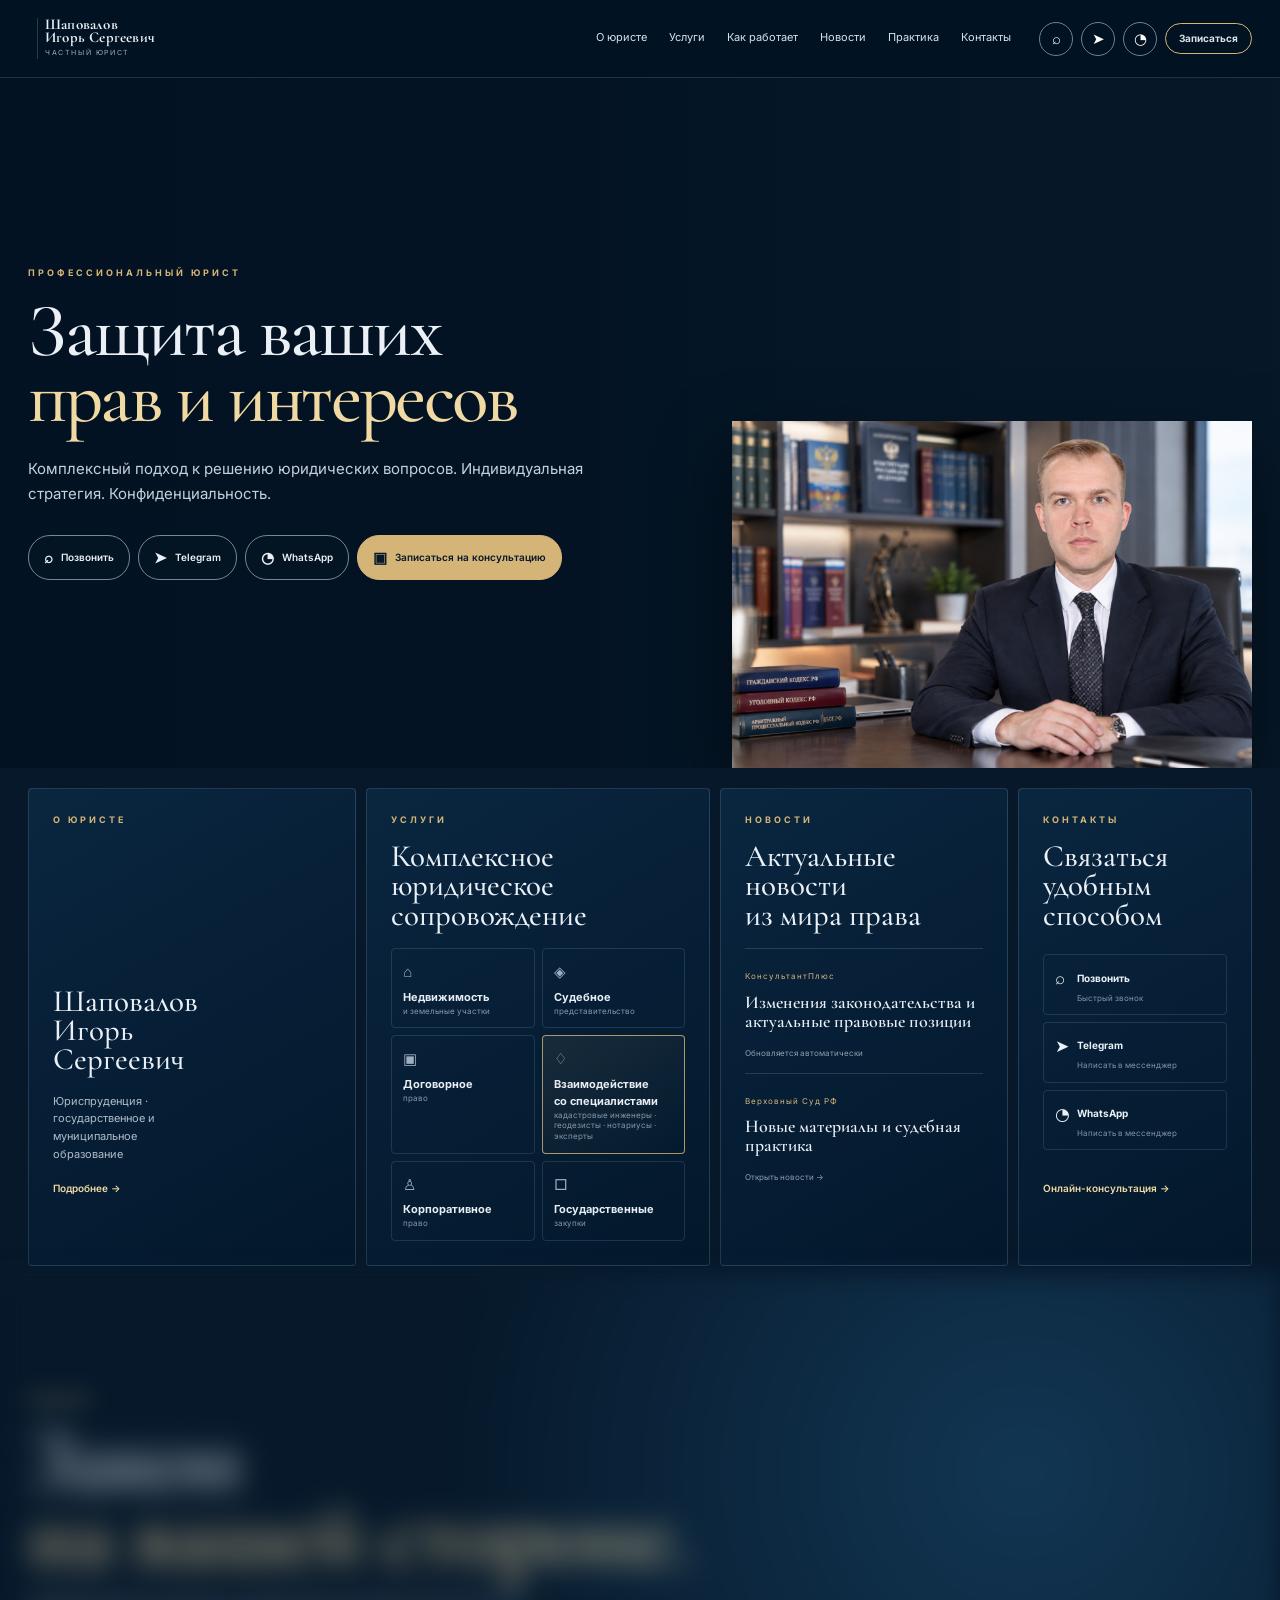
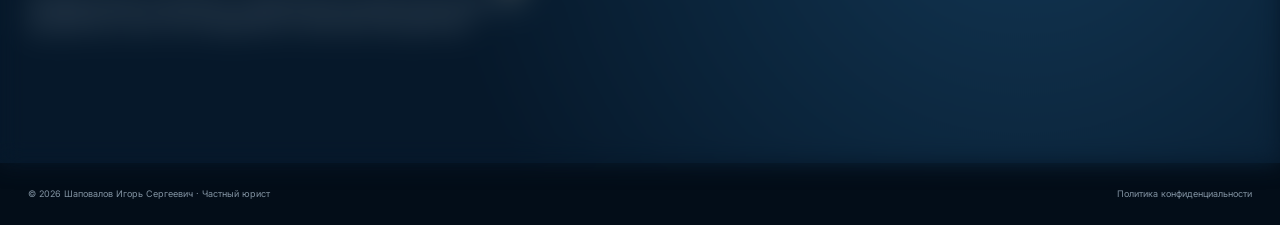
==== index.html @ e2b3e54e "Create new two-second Themis launch screen" ====
<!doctype html>
<html lang="ru">
<head>
<meta charset="utf-8"><meta name="viewport" content="width=device-width,initial-scale=1">
<meta name="theme-color" content="#03172c">
<title>Шаповалов Игорь Сергеевич — частный юрист</title>
<link rel="preconnect" href="https://fonts.googleapis.com"><link rel="preconnect" href="https://fonts.gstatic.com" crossorigin>
<link href="https://fonts.googleapis.com/css2?family=Cormorant+Garamond:wght@500;600;700&family=Inter:wght@400;500;600;700&display=swap" rel="stylesheet">

<link rel="stylesheet" href="assets/style.css">
</head>
<body>
<!-- Стартовый экран: изображение пользователя, затем плавное Apple-подобное размытие -->
<div class="intro-screen" id="introScreen" aria-label="Переход на сайт">
  <div class="intro-themis"></div>
  <div class="intro-shade"></div>
  <div class="intro-copy">
    <div class="intro-kicker">ЧАСТНЫЙ ЮРИСТ</div>
    <h1>ЗАКОН<br>НА ВАШЕЙ<br>СТОРОНЕ</h1>
    <div class="intro-line"></div>
    <p>Профессиональная<br>юридическая помощь</p>
  </div>
</div>

<header class="site-header">
  <div class="wrap nav">
    <a class="brand" href="index.html" aria-label="На главную">
      <img class="brand-scales-img" src="assets/logo.jpg" alt="" aria-hidden="true">
      <span class="brand-name"><strong>Шаповалов<br>Игорь Сергеевич</strong><small>ЧАСТНЫЙ ЮРИСТ</small></span>
    </a>
    <nav class="desktop-nav">
      <a href="about.html">О юристе</a><a href="services.html">Услуги</a><a href="work.html">Как работает</a><a href="news.html">Новости</a><a href="practice.html">Практика</a><a href="contacts.html">Контакты</a>
    </nav>
    <div class="nav-actions">
      <a class="icon-btn phone-icon" href="tel:+79604899998" aria-label="Позвонить">⌕</a>
      <a class="icon-btn" href="https://t.me/+79604899998" target="_blank" rel="noopener" aria-label="Telegram">➤</a>
      <a class="icon-btn" href="https://wa.me/79604899998" target="_blank" rel="noopener" aria-label="WhatsApp">◔</a>
      <a class="nav-cta" href="contacts.html#booking">Записаться</a>
    </div>
    <button class="menu-toggle" aria-label="Меню">☰</button>
  </div>
  <div class="mobile-nav" id="mobileNav">
    <a href="about.html">О юристе</a><a href="services.html">Услуги</a><a href="work.html">Как работает</a><a href="news.html">Новости</a><a href="practice.html">Практика</a><a href="contacts.html">Контакты</a>
    <div class="mobile-actions"><a href="tel:+79604899998">Позвонить</a><a href="https://t.me/+79604899998" target="_blank">Telegram</a><a href="https://wa.me/79604899998" target="_blank">WhatsApp</a></div>
  </div>
</header>

<main>
<section class="hero reference-hero">
  <div class="hero-library"></div>
  <div class="hero-overlay"></div>
  <div class="wrap hero-grid">
    <div class="hero-copy">
      <div class="kicker">ПРОФЕССИОНАЛЬНЫЙ ЮРИСТ</div>
      <h1>Защита ваших<br><em>прав и интересов</em></h1>
      <p>Комплексный подход к решению юридических вопросов. Индивидуальная стратегия. Конфиденциальность.</p>
      <div class="hero-actions">
        <a class="action-pill" href="tel:+79604899998"><span>⌕</span>Позвонить</a>
        <a class="action-pill" href="https://t.me/+79604899998" target="_blank" rel="noopener"><span>➤</span>Telegram</a>
        <a class="action-pill" href="https://wa.me/79604899998" target="_blank" rel="noopener"><span>◔</span>WhatsApp</a>
        <a class="action-pill gold" href="contacts.html#booking"><span>▣</span>Записаться на консультацию</a>
      </div>
    </div>
    <div class="hero-portrait"><img src="assets/igor-shapovalov.jpg" alt="Шаповалов Игорь Сергеевич"></div>
  </div>
</section>

<section class="dashboard wrap">
  <a class="dash-card about-card" href="about.html">
    <div class="card-label">О ЮРИСТЕ</div>
    <div class="dash-copy"><h2>Шаповалов<br>Игорь Сергеевич</h2><p>Юриспруденция · государственное и муниципальное образование</p><span>Подробнее →</span></div>
  </a>
  <a class="dash-card services-card" href="services.html">
    <div class="card-label">УСЛУГИ</div><h2>Комплексное юридическое сопровождение</h2>
    <div class="service-mini-grid"><span>⌂<b>Недвижимость</b><small>и земельные участки</small></span><span>◈<b>Судебное</b><small>представительство</small></span><span>▣<b>Договорное</b><small>право</small></span><span class="accent">♢<b>Взаимодействие<br>со специалистами</b><small>кадастровые инженеры · геодезисты · нотариусы · эксперты</small></span><span>♙<b>Корпоративное</b><small>право</small></span><span>□<b>Государственные</b><small>закупки</small></span></div>
  </a>
  <a class="dash-card news-card-panel" href="news.html">
    <div class="card-label">НОВОСТИ</div><h2>Актуальные новости<br>из мира права</h2>
    <div class="news-preview"><div><span>КонсультантПлюс</span><b>Изменения законодательства и актуальные правовые позиции</b><small>Обновляется автоматически</small></div><div><span>Верховный Суд РФ</span><b>Новые материалы и судебная практика</b><small>Открыть новости →</small></div></div>
  </a>
  <a class="dash-card contact-card" href="contacts.html">
    <div class="card-label">КОНТАКТЫ</div><h2>Связаться<br>удобным способом</h2>
    <div class="contact-mini"><span>⌕ <b>Позвонить</b><small>Быстрый звонок</small></span><span>➤ <b>Telegram</b><small>Написать в мессенджер</small></span><span>◔ <b>WhatsApp</b><small>Написать в мессенджер</small></span></div><strong class="booking-link">Онлайн-консультация →</strong>
  </a>
</section>

<section class="statement"><div class="wrap"><div class="kicker">ПОДХОД</div><h2>Закон<br><em>на вашей стороне.</em></h2><p>Правовая работа начинается с внимательного анализа обстоятельств и документов, после чего определяется понятный план действий.</p></div></section>
</main>
<footer class="footer"><div class="wrap footer-row"><span>© 2026 Шаповалов Игорь Сергеевич · Частный юрист</span><a href="privacy.html">Политика конфиденциальности</a></div></footer>
<script src="assets/script.js"></script>
</body></html>
---- assets/style.css ----
:root{--navy:#06182a;--navy2:#0b2238;--blue:#123653;--ink:#eaf0f5;--muted:#9caebe;--line:rgba(157,184,207,.2);--gold:#d4b477;--gold2:#f0d9a2;--panel:#092139;--serif:"Cormorant Garamond",Georgia,serif;--sans:Inter,Arial,sans-serif}*{box-sizing:border-box}html{scroll-behavior:smooth;background:var(--navy)}body{margin:0;background:var(--navy);color:var(--ink);font-family:var(--sans);font-size:16px;line-height:1.55;overflow-x:hidden}a{text-decoration:none;color:inherit}img{display:block;max-width:100%}.wrap{width:min(1460px,calc(100% - 56px));margin:auto}.intro-screen{position:fixed;inset:0;z-index:9999;background:#03172c;overflow:hidden;opacity:1;visibility:visible;filter:none;transform:scale(1);transition:opacity 1.05s cubic-bezier(.22,.61,.36,1),visibility 1.05s linear,filter 1.05s cubic-bezier(.22,.61,.36,1),transform 1.05s cubic-bezier(.22,.61,.36,1)}.intro-screen.hide{opacity:0;visibility:hidden;pointer-events:none;filter:blur(18px);transform:scale(1.025)}.themis-logo{text-align:center;animation:themisIn 1.15s cubic-bezier(.2,.8,.2,1) both}.themis-logo svg{width:185px;height:255px;fill:none;stroke:currentColor;stroke-width:5;stroke-linecap:round;stroke-linejoin:round;filter:drop-shadow(0 16px 30px rgba(0,0,0,.45))}.themis-title{font-family:var(--serif);font-size:25px;font-weight:600;letter-spacing:1.5px;margin-top:4px}.themis-subtitle{font-size:10px;letter-spacing:4px;color:#aab9c8;margin-top:1px}@keyframes themisIn{from{opacity:0;transform:translateY(12px) scale(.94)}to{opacity:1;transform:none}}.site-header{position:sticky;top:0;z-index:100;background:rgba(4,18,32,.86);backdrop-filter:blur(18px) saturate(130%);-webkit-backdrop-filter:blur(18px) saturate(130%);border-bottom:1px solid var(--line)}.nav{height:78px;display:flex;align-items:center;gap:20px}.brand{display:flex;align-items:center;gap:12px;margin-right:auto}.brand-mark{font-family:var(--serif);font-size:29px;color:var(--gold2);padding-right:12px;border-right:1px solid #3a5268}.brand strong{font-family:var(--serif);font-size:16px;line-height:.9;display:block;letter-spacing:.2px}.brand small{display:block;font-size:8px;letter-spacing:2px;color:#9aabba;margin-top:5px}.desktop-nav{display:flex;align-items:center;gap:23px;color:#d9e2ea;font-size:12px}.desktop-nav a{padding:29px 0;border-bottom:1px solid transparent;transition:color .2s,border-color .2s}.desktop-nav a:hover{color:var(--gold2);border-color:var(--gold)}.nav-actions{display:flex;gap:8px;align-items:center;margin-left:8px}.icon-btn{width:34px;height:34px;border:1px solid #6f8292;border-radius:50%;display:grid;place-items:center;font-size:17px;color:#fff;transition:.2s}.icon-btn:hover{border-color:var(--gold);color:var(--gold2);transform:translateY(-2px)}.nav-cta{border:1px solid var(--gold);border-radius:18px;padding:8px 16px;color:#081a2b;background:var(--gold);font-size:10px;font-weight:700;white-space:nowrap}.menu-toggle{display:none;background:none;border:0;color:#fff;font-size:24px}.mobile-nav{display:none}.mobile-actions{display:flex;gap:8px;padding-top:12px}.mobile-actions a{border:1px solid #53697b;border-radius:18px;padding:8px 12px;font-size:11px}.hero{position:relative;overflow:hidden;background:#07192a}.screenshot-hero{min-height:610px}.hero-library{position:absolute;inset:0;background:linear-gradient(90deg,rgba(3,13,24,.97) 0%,rgba(3,13,24,.86) 42%,rgba(3,13,24,.45) 100%),url('https://images.unsplash.com/photo-1507842217343-583bb7270b66?auto=format&fit=crop&w=2200&q=88') center/cover;filter:saturate(.5) blur(.2px);transform:scale(1.015)}.hero-grid{position:relative;z-index:2;min-height:610px;display:grid;grid-template-columns:1.04fr .96fr;align-items:center;gap:45px}.hero-copy{padding:65px 0}.kicker,.card-label{font-size:9px;letter-spacing:3px;color:var(--gold);font-weight:700;text-transform:uppercase}.hero h1{font-family:var(--serif);font-size:clamp(58px,6vw,92px);font-weight:500;line-height:.88;letter-spacing:-2px;margin:18px 0 25px}.hero h1 em,.statement h2 em{color:var(--gold2);font-style:normal}.hero-copy p{max-width:590px;color:#c5d0da;font-size:15px;line-height:1.7}.hero-actions{display:flex;gap:8px;flex-wrap:wrap;margin-top:28px}.action-pill{border:1px solid #758898;border-radius:22px;padding:10px 15px;display:inline-flex;align-items:center;gap:8px;font-size:10px;font-weight:600;background:rgba(6,22,37,.55);backdrop-filter:blur(8px);transition:.25s}.action-pill span{font-size:15px}.action-pill:hover{border-color:var(--gold);transform:translateY(-2px)}.action-pill.gold{background:var(--gold);border-color:var(--gold);color:#07192a}.hero-portrait{justify-self:end;width:min(500px,100%);position:relative;background:#fff;box-shadow:0 28px 80px rgba(0,0,0,.45);border:1px solid rgba(255,255,255,.18)}.hero-portrait img{width:100%;height:auto;object-fit:contain;object-position:center top}.portrait-caption{position:absolute;left:0;right:0;bottom:0;background:linear-gradient(transparent,rgba(4,18,32,.96));padding:42px 20px 17px;font-family:var(--serif);font-size:18px}.portrait-caption span{font-family:var(--sans);font-size:9px;color:#b5c1cc;letter-spacing:2px}.dashboard{display:grid;grid-template-columns:1.05fr 1.1fr .92fr .75fr;gap:10px;padding-top:10px;padding-bottom:10px}.dash-card{min-height:440px;background:linear-gradient(145deg,#0b2943,#071b2e);border:1px solid rgba(129,160,184,.2);border-radius:4px;padding:24px;position:relative;overflow:hidden;transition:transform .3s,box-shadow .3s,border-color .3s}.dash-card:hover{transform:translateY(-5px);border-color:rgba(212,180,119,.65);box-shadow:0 22px 50px rgba(0,0,0,.28)}.dash-card h2{font-family:var(--serif);font-weight:500;font-size:31px;line-height:.95;margin:15px 0 18px}.about-card{display:grid;grid-template-columns:.82fr 1fr;gap:18px}.about-card .card-label{grid-column:1/-1}.dash-photo{align-self:stretch;background:#fff;display:flex;align-items:flex-start}.dash-photo img{width:100%;height:auto;object-fit:contain}.dash-copy{align-self:center}.dash-copy p{font-size:11px;color:#aebdca;line-height:1.6}.dash-copy span,.booking-link{font-size:10px;color:var(--gold2);font-weight:600}.services-card{grid-column:auto}.service-mini-grid{display:grid;grid-template-columns:1fr 1fr;gap:7px}.service-mini-grid span{min-height:78px;border:1px solid rgba(129,160,184,.2);border-radius:4px;padding:11px;color:#9eb0c0;font-size:15px}.service-mini-grid span b{display:block;color:#e7edf2;font-size:11px;margin-top:5px}.service-mini-grid span small{display:block;font-size:8px;line-height:1.35;color:#8599aa}.service-mini-grid .accent{border-color:rgba(212,180,119,.8);background:linear-gradient(145deg,rgba(212,180,119,.09),transparent)}.news-card-panel{background:linear-gradient(145deg,#0b2943,#071a2c)}.news-preview{display:grid;gap:10px}.news-preview>div{border-top:1px solid var(--line);padding-top:12px}.news-preview span{font-size:8px;letter-spacing:1px;color:var(--gold)}.news-preview b{display:block;font-family:var(--serif);font-size:18px;font-weight:600;line-height:1.05;margin:7px 0}.news-preview small{font-size:8px;color:#8da0b0}.contact-mini{display:grid;gap:7px;margin:24px 0}.contact-mini span{border:1px solid rgba(129,160,184,.2);border-radius:4px;padding:10px 11px;font-size:17px;display:grid;grid-template-columns:22px 1fr}.contact-mini b{font-size:10px;align-self:center}.contact-mini small{grid-column:2;font-size:8px;color:#8196a7}.statement{padding:115px 0;background:radial-gradient(circle at 80% 40%,#123653,#06182a 55%);border-top:1px solid var(--line)}.statement h2{font-family:var(--serif);font-size:clamp(55px,7vw,90px);line-height:.85;font-weight:500;margin:16px 0}.statement p{max-width:520px;color:#9eb0bf;font-size:14px}.footer{background:#030d18;color:#8293a2;padding:24px 0;font-size:9px}.footer-row{display:flex;justify-content:space-between;gap:20px}.footer a:hover{color:var(--gold2)}.blur-out{filter:blur(11px);opacity:.22;transform:translateY(-9px) scale(.985);transition:filter .42s cubic-bezier(.2,.8,.2,1),opacity .42s,transform .42s}.blur-out.blur-from-bottom{transform:translateY(9px) scale(.985)}@media(prefers-reduced-motion:reduce){*,*:before,*:after{scroll-behavior:auto!important;transition:none!important;animation:none!important}.blur-out{filter:none;opacity:1;transform:none}}@media(max-width:1180px){.desktop-nav{gap:14px}.dashboard{grid-template-columns:1fr 1fr}.dash-card{min-height:400px}.contact-card{grid-column:2}.services-card{grid-row:span 1}.hero-grid{grid-template-columns:1fr .8fr}}@media(max-width:780px){.wrap{width:calc(100% - 28px)}.nav{height:68px}.desktop-nav,.nav-cta{display:none}.nav-actions{margin-left:auto}.icon-btn{width:31px;height:31px}.menu-toggle{display:block}.mobile-nav{padding:14px;background:#06182a;border-top:1px solid var(--line)}.mobile-nav a{display:block;padding:10px 0;font-size:12px}.mobile-actions{display:flex}.screenshot-hero{min-height:auto}.hero-grid{display:flex;flex-direction:column;gap:24px;padding:38px 0 42px}.hero-copy{padding:0}.hero h1{font-size:53px;letter-spacing:-1px}.hero-copy p{font-size:14px}.hero-actions{gap:6px}.action-pill{font-size:9px;padding:9px 11px}.action-pill.gold{width:100%}.hero-portrait{order:-1;width:min(360px,100%);align-self:center}.dashboard{grid-template-columns:1fr;padding-top:8px}.dash-card{min-height:0}.about-card{grid-template-columns:1fr 1fr}.contact-card{grid-column:auto}.statement{padding:75px 0}.statement h2{font-size:58px}.footer-row{display:block}.footer-row>*{display:block;margin:7px 0}.themis-logo svg{width:150px;height:210px}.themis-title{font-size:19px}}

/* === Apple-like launch screen based on the supplied image === */
.intro-image{position:absolute;inset:0;background-image:url("../assets/start.jpg");background-size:cover;background-position:center;transform:scale(1.001);will-change:transform,filter}
.intro-vignette{position:absolute;inset:0;background:radial-gradient(circle at 50% 50%,transparent 42%,rgba(1,12,24,.18) 72%,rgba(1,10,20,.42) 100%);pointer-events:none}
@media(max-width:780px){
  .intro-image{background-position:center center}
}
@media(prefers-reduced-motion:reduce){
  .intro-screen{transition:none}
}

/* === Reference hero and brand styling === */
.reference-hero{min-height:690px}
.hero-library{background-image:url("https://images.unsplash.com/photo-1507842217343-583bb7270b66?auto=format&fit=crop&w=2400&q=90");background-position:center;background-size:cover;filter:blur(.35px) saturate(.6) brightness(.72);transform:scale(1.03)}
.hero-overlay{position:absolute;inset:0;background:linear-gradient(90deg,rgba(2,18,34,.96) 0%,rgba(2,18,34,.86) 43%,rgba(2,18,34,.35) 68%,rgba(2,18,34,.18) 100%)}
.reference-hero .hero-grid{min-height:690px;grid-template-columns:1fr .9fr;gap:38px}
.reference-hero .hero-copy{padding:80px 0}
.reference-hero h1{font-size:clamp(62px,5.9vw,96px);letter-spacing:-2.4px}
.reference-hero .hero-portrait{width:min(520px,100%);align-self:stretch;display:flex;align-items:flex-end;background:transparent;box-shadow:none;border:0}
.reference-hero .hero-portrait img{width:100%;height:auto;max-height:100%;object-fit:contain;object-position:center bottom;filter:drop-shadow(0 30px 35px rgba(0,0,0,.5))}
.brand{gap:9px}
.brand-scales{width:56px;height:44px;flex:0 0 56px;fill:none;stroke:var(--gold2);stroke-width:2;stroke-linecap:round;stroke-linejoin:round;filter:drop-shadow(0 4px 8px rgba(0,0,0,.25))}
.brand-name{padding-left:7px;border-left:1px solid rgba(144,166,184,.28)}
.brand-name strong{font-family:var(--serif);font-size:15px;line-height:.84}
.brand-name small{font-size:7px;letter-spacing:1.6px}
.site-header{background:rgba(2,17,32,.78)}
.nav{height:77px}
.desktop-nav{gap:22px;font-size:11px}
.icon-btn{font-size:15px}
.nav-cta{padding:7px 13px;background:transparent;color:#d9e1e8}
.dashboard{margin-top:10px}
.dash-card{background:linear-gradient(150deg,rgba(10,39,65,.96),rgba(3,24,43,.98));border-color:rgba(112,145,171,.28)}
@media(max-width:780px){
  .reference-hero .hero-grid{min-height:auto}
  .reference-hero .hero-portrait{order:-1;align-self:center;width:min(380px,100%);min-height:0}
  .reference-hero .hero-copy{padding:0}
  .brand-scales{width:48px;height:38px;flex-basis:48px}
}
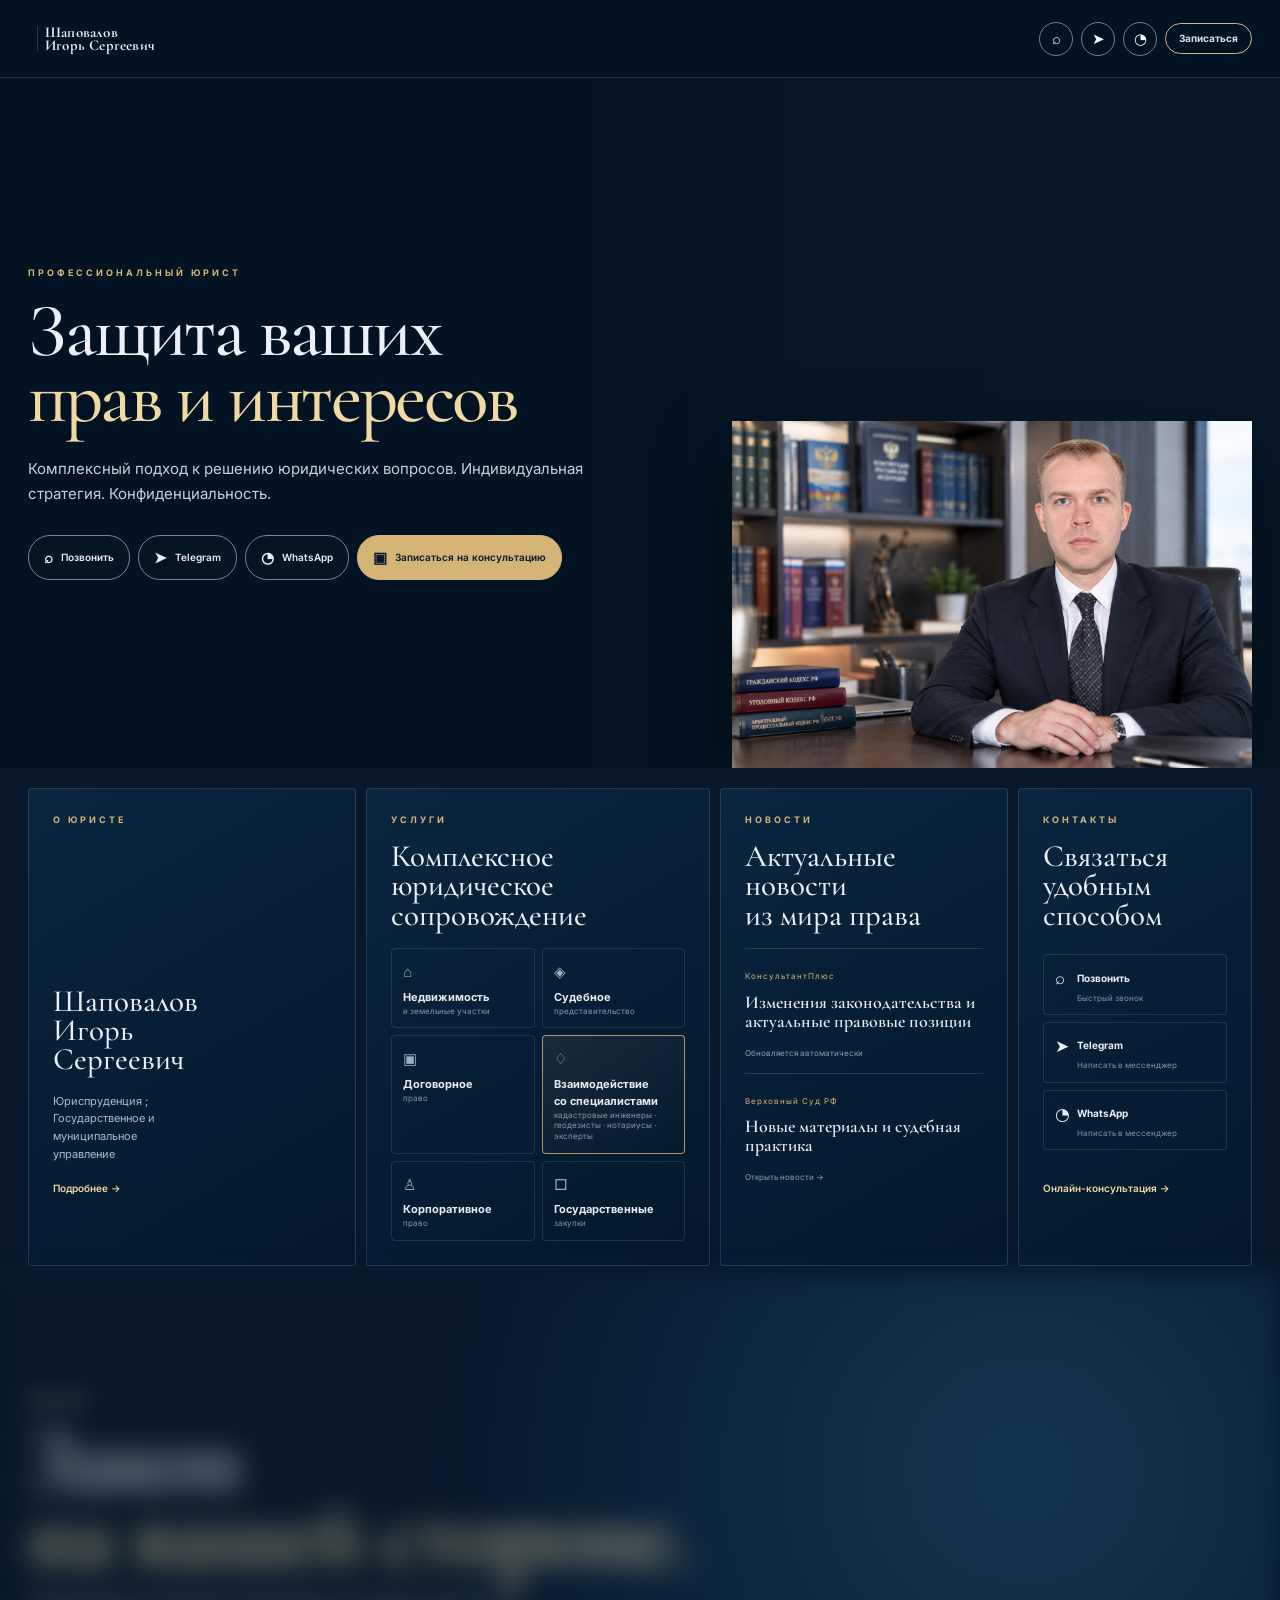
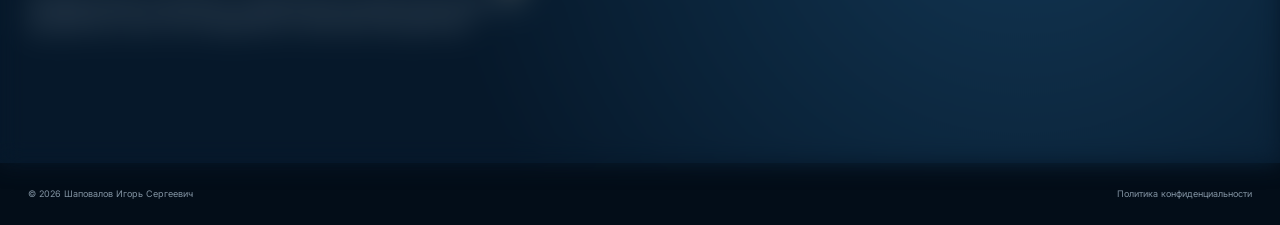
==== commit 265219fc: "Redesign header, launch screen and lawyer presentation" ====
--- a/index.html
+++ b/index.html
@@ -3,34 +3,21 @@
 <head>
 <meta charset="utf-8"><meta name="viewport" content="width=device-width,initial-scale=1">
 <meta name="theme-color" content="#03172c">
-<title>Шаповалов Игорь Сергеевич — частный юрист</title>
+<title>Шаповалов Игорь Сергеевич — юридическая практика</title>
 <link rel="preconnect" href="https://fonts.googleapis.com"><link rel="preconnect" href="https://fonts.gstatic.com" crossorigin>
 <link href="https://fonts.googleapis.com/css2?family=Cormorant+Garamond:wght@500;600;700&family=Inter:wght@400;500;600;700&display=swap" rel="stylesheet">
 
 <link rel="stylesheet" href="assets/style.css">
 </head>
 <body>
-<!-- Стартовый экран: изображение пользователя, затем плавное Apple-подобное размытие -->
-<div class="intro-screen" id="introScreen" aria-label="Переход на сайт">
-  <div class="intro-themis"></div>
-  <div class="intro-shade"></div>
-  <div class="intro-copy">
-    <div class="intro-kicker">ЧАСТНЫЙ ЮРИСТ</div>
-    <h1>ЗАКОН<br>НА ВАШЕЙ<br>СТОРОНЕ</h1>
-    <div class="intro-line"></div>
-    <p>Профессиональная<br>юридическая помощь</p>
-  </div>
-</div>
-
+<div class="intro-screen" id="introScreen" aria-label="Загрузка сайта"><div class="intro-image"></div><div class="intro-glass"></div><div class="intro-copy"><span class="intro-kicker">ЮРИДИЧЕСКАЯ ПРАКТИКА</span><h1>ЗАКОН<br><em>НА ВАШЕЙ СТОРОНЕ</em></h1><div class="intro-rule"></div><p>Профессиональная юридическая помощь</p><small>Переход на сайт</small></div></div>
 <header class="site-header">
   <div class="wrap nav">
     <a class="brand" href="index.html" aria-label="На главную">
       <img class="brand-scales-img" src="assets/logo.jpg" alt="" aria-hidden="true">
-      <span class="brand-name"><strong>Шаповалов<br>Игорь Сергеевич</strong><small>ЧАСТНЫЙ ЮРИСТ</small></span>
+      <span class="brand-name"><strong>Шаповалов<br>Игорь Сергеевич</strong></span>
     </a>
-    <nav class="desktop-nav">
-      <a href="about.html">О юристе</a><a href="services.html">Услуги</a><a href="work.html">Как работает</a><a href="news.html">Новости</a><a href="practice.html">Практика</a><a href="contacts.html">Контакты</a>
-    </nav>
+    
     <div class="nav-actions">
       <a class="icon-btn phone-icon" href="tel:+79604899998" aria-label="Позвонить">⌕</a>
       <a class="icon-btn" href="https://t.me/+79604899998" target="_blank" rel="noopener" aria-label="Telegram">➤</a>
@@ -39,9 +26,7 @@
     </div>
     <button class="menu-toggle" aria-label="Меню">☰</button>
   </div>
-  <div class="mobile-nav" id="mobileNav">
-    <a href="about.html">О юристе</a><a href="services.html">Услуги</a><a href="work.html">Как работает</a><a href="news.html">Новости</a><a href="practice.html">Практика</a><a href="contacts.html">Контакты</a>
-    <div class="mobile-actions"><a href="tel:+79604899998">Позвонить</a><a href="https://t.me/+79604899998" target="_blank">Telegram</a><a href="https://wa.me/79604899998" target="_blank">WhatsApp</a></div>
+  
   </div>
 </header>
 
@@ -61,14 +46,14 @@
         <a class="action-pill gold" href="contacts.html#booking"><span>▣</span>Записаться на консультацию</a>
       </div>
     </div>
-    <div class="hero-portrait"><img src="assets/igor-shapovalov.jpg" alt="Шаповалов Игорь Сергеевич"></div>
+    <div class="hero-portrait"><div class="portrait-frame"><img src="assets/igor-shapovalov.jpg" alt="Шаповалов Игорь Сергеевич"></div></div>
   </div>
 </section>
 
 <section class="dashboard wrap">
   <a class="dash-card about-card" href="about.html">
     <div class="card-label">О ЮРИСТЕ</div>
-    <div class="dash-copy"><h2>Шаповалов<br>Игорь Сергеевич</h2><p>Юриспруденция · государственное и муниципальное образование</p><span>Подробнее →</span></div>
+    <div class="dash-copy"><h2>Шаповалов<br>Игорь Сергеевич</h2><p>Юриспруденция ; Государственное и муниципальное управление</p><span>Подробнее →</span></div>
   </a>
   <a class="dash-card services-card" href="services.html">
     <div class="card-label">УСЛУГИ</div><h2>Комплексное юридическое сопровождение</h2>
@@ -86,6 +71,6 @@
 
 <section class="statement"><div class="wrap"><div class="kicker">ПОДХОД</div><h2>Закон<br><em>на вашей стороне.</em></h2><p>Правовая работа начинается с внимательного анализа обстоятельств и документов, после чего определяется понятный план действий.</p></div></section>
 </main>
-<footer class="footer"><div class="wrap footer-row"><span>© 2026 Шаповалов Игорь Сергеевич · Частный юрист</span><a href="privacy.html">Политика конфиденциальности</a></div></footer>
+<footer class="footer"><div class="wrap footer-row"><span>© 2026 Шаповалов Игорь Сергеевич</span><a href="privacy.html">Политика конфиденциальности</a></div></footer>
 <script src="assets/script.js"></script>
 </body></html>
--- a/assets/style.css
+++ b/assets/style.css
@@ -37,3 +37,5 @@
   .reference-hero .hero-copy{padding:0}
   .brand-scales{width:48px;height:38px;flex-basis:48px}
 }
+
+
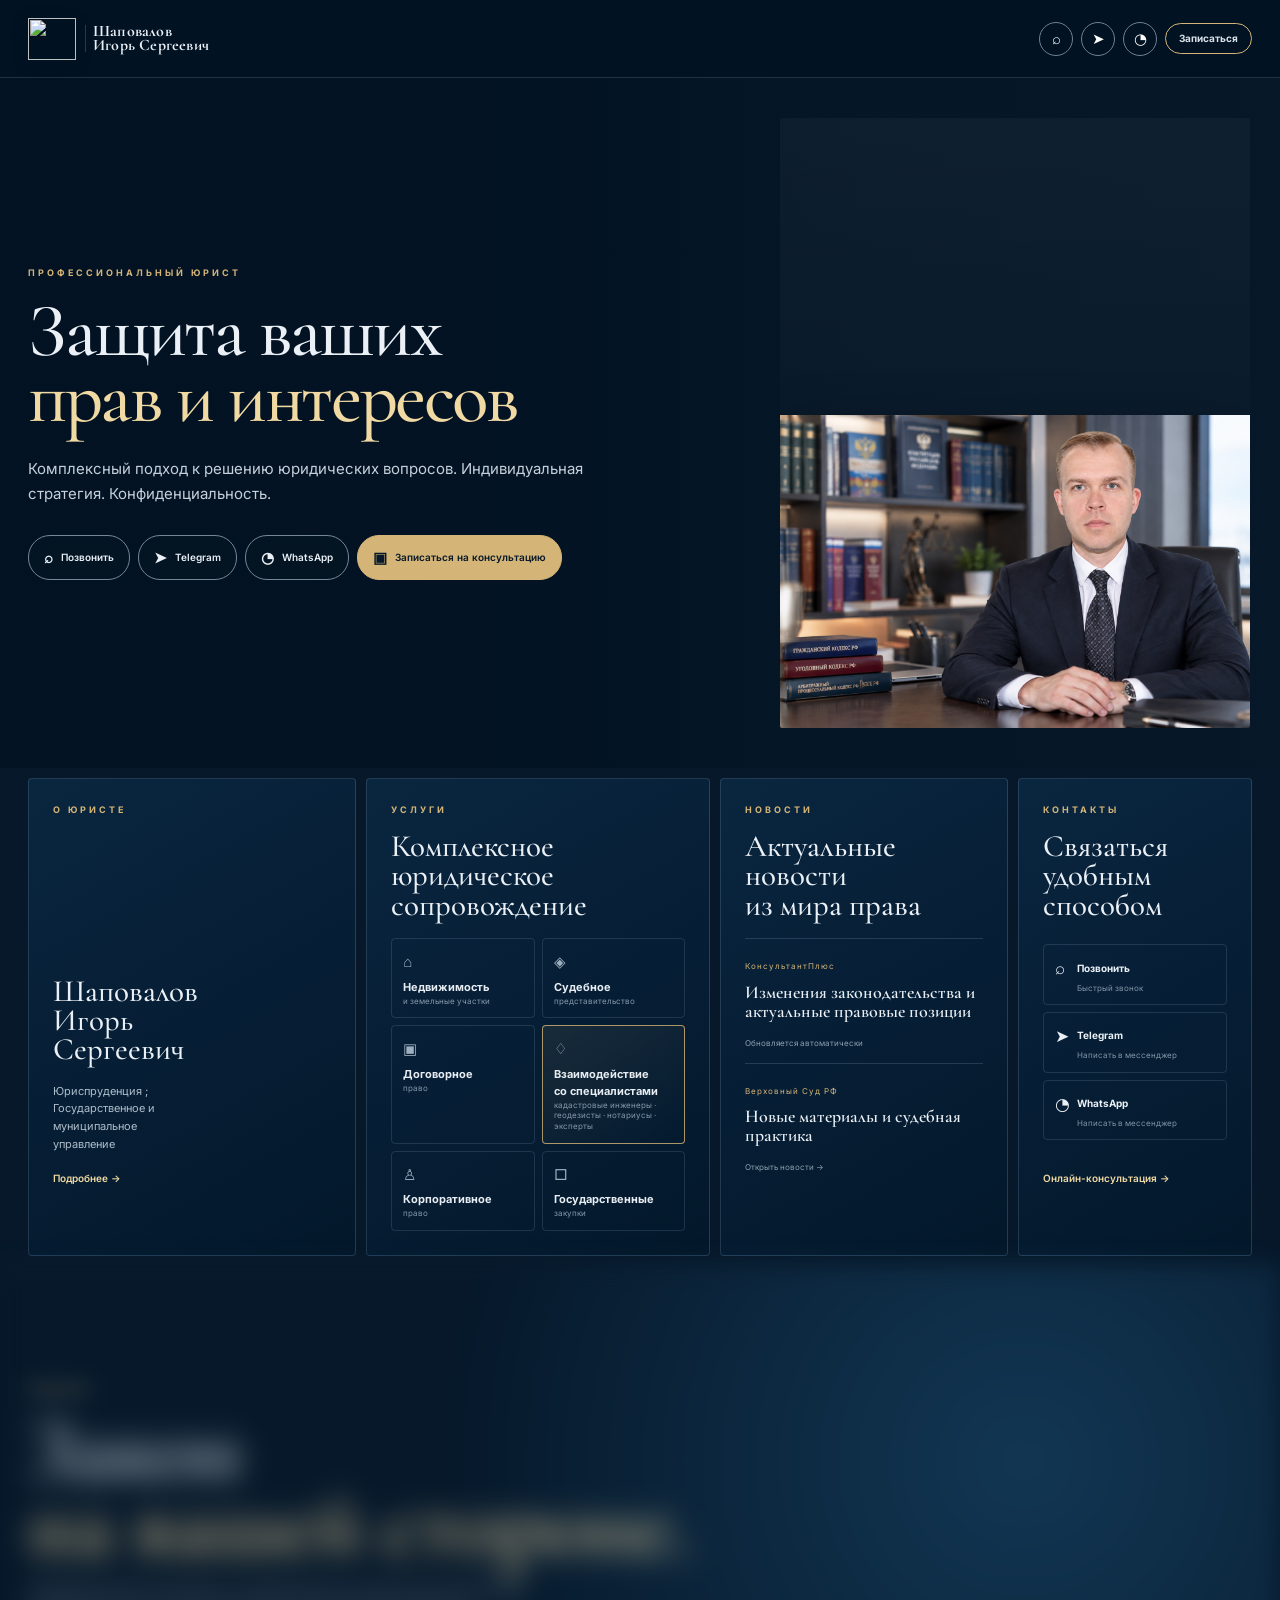
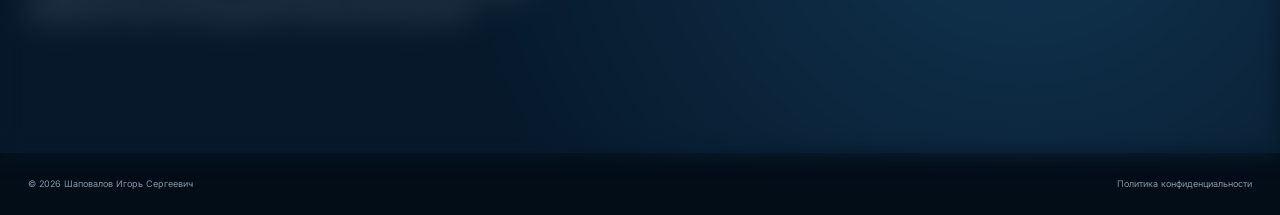
==== commit 5aabd45b: "Remove obsolete navigation menu button" ====
--- a/index.html
+++ b/index.html
@@ -24,7 +24,7 @@
       <a class="icon-btn" href="https://wa.me/79604899998" target="_blank" rel="noopener" aria-label="WhatsApp">◔</a>
       <a class="nav-cta" href="contacts.html#booking">Записаться</a>
     </div>
-    <button class="menu-toggle" aria-label="Меню">☰</button>
+    
   </div>
   
   </div>
--- a/assets/style.css
+++ b/assets/style.css
@@ -39,3 +39,28 @@
 }
 
 
+
+
+/* 2026 visual refresh */
+.intro-screen{position:fixed;inset:0;z-index:9999;overflow:hidden;background:#031426;opacity:1;visibility:visible;transition:opacity 1s cubic-bezier(.22,.61,.36,1),visibility 1s linear;isolation:isolate}
+.intro-screen.hide{opacity:0;visibility:hidden;pointer-events:none}
+.intro-image{position:absolute;inset:-2%;background:url('https://images.pexels.com/photos/8112201/pexels-photo-8112201.jpeg?auto=compress&cs=tinysrgb&w=2400') center/cover no-repeat;filter:saturate(.65) brightness(.55);transform:scale(1.01);transition:filter 1s cubic-bezier(.22,.61,.36,1),transform 1s cubic-bezier(.22,.61,.36,1)}
+.intro-glass{position:absolute;inset:0;background:linear-gradient(90deg,rgba(2,16,31,.2) 0%,rgba(2,16,31,.28) 38%,rgba(2,16,31,.82) 72%,rgba(2,16,31,.96) 100%),radial-gradient(circle at 35% 50%,transparent 15%,rgba(0,8,18,.22) 70%);z-index:1}
+.intro-copy{position:absolute;z-index:2;right:8vw;top:50%;transform:translateY(-50%);width:min(430px,38vw);text-align:center;color:#f4f0e8}
+.intro-kicker{font:600 9px/1 var(--sans);letter-spacing:4px;color:var(--gold);display:block;margin-bottom:22px}
+.intro-copy h1{font-family:var(--serif);font-size:clamp(44px,5vw,78px);font-weight:500;line-height:.88;letter-spacing:4px;margin:0;text-shadow:0 8px 30px rgba(0,0,0,.4)}
+.intro-copy h1 em{font-style:normal;color:#fff}
+.intro-rule{width:78px;height:1px;background:var(--gold);margin:28px auto 20px}
+.intro-copy p{margin:0;color:#d2dbe3;font:400 12px/1.5 var(--sans);letter-spacing:1px}
+.intro-copy small{display:block;margin-top:42px;color:#a9b7c4;font:400 9px var(--sans);letter-spacing:1.5px}
+.intro-screen.hide .intro-image{filter:saturate(.55) brightness(.42) blur(16px);transform:scale(1.045)}
+.intro-screen.hide .intro-copy{filter:blur(13px);transform:translateY(-50%) scale(1.025);transition:filter 1s cubic-bezier(.22,.61,.36,1),transform 1s cubic-bezier(.22,.61,.36,1)}
+.brand-name strong{font-size:16px}
+.brand-scales-img{width:48px;height:42px;object-fit:contain;object-position:center;flex:0 0 48px;filter:drop-shadow(0 4px 8px rgba(0,0,0,.25))}
+.reference-hero .hero-grid{grid-template-columns:minmax(0,1.08fr) minmax(360px,.72fr);align-items:center;min-height:690px}
+.reference-hero .hero-copy{max-width:700px;position:relative;z-index:3}
+.reference-hero .hero-portrait{width:min(470px,100%);height:610px;justify-self:center;align-self:center;display:flex;align-items:flex-end;justify-content:center;background:transparent;border:0;box-shadow:none}
+.reference-hero .portrait-frame{height:100%;width:100%;display:flex;align-items:flex-end;justify-content:center;overflow:hidden;background:linear-gradient(180deg,rgba(255,255,255,.035),rgba(255,255,255,0));border-radius:2px}
+.reference-hero .hero-portrait img{width:100%;height:100%;max-height:none;object-fit:contain;object-position:center bottom;filter:drop-shadow(0 28px 32px rgba(0,0,0,.48))}
+.dashboard{margin-top:0}
+@media(max-width:780px){.intro-image{background-position:center}.intro-glass{background:linear-gradient(90deg,rgba(2,16,31,.25),rgba(2,16,31,.58) 45%,rgba(2,16,31,.96) 100%)}.intro-copy{right:4vw;width:52vw}.intro-copy h1{font-size:clamp(30px,8vw,48px);letter-spacing:2px}.intro-copy small{margin-top:28px}.brand-scales-img{width:42px;height:38px;flex-basis:42px}.reference-hero .hero-grid{grid-template-columns:1fr;min-height:auto}.reference-hero .hero-portrait{order:-1;width:min(330px,86vw);height:420px;margin:0 auto}.reference-hero .hero-copy{padding-top:0}}
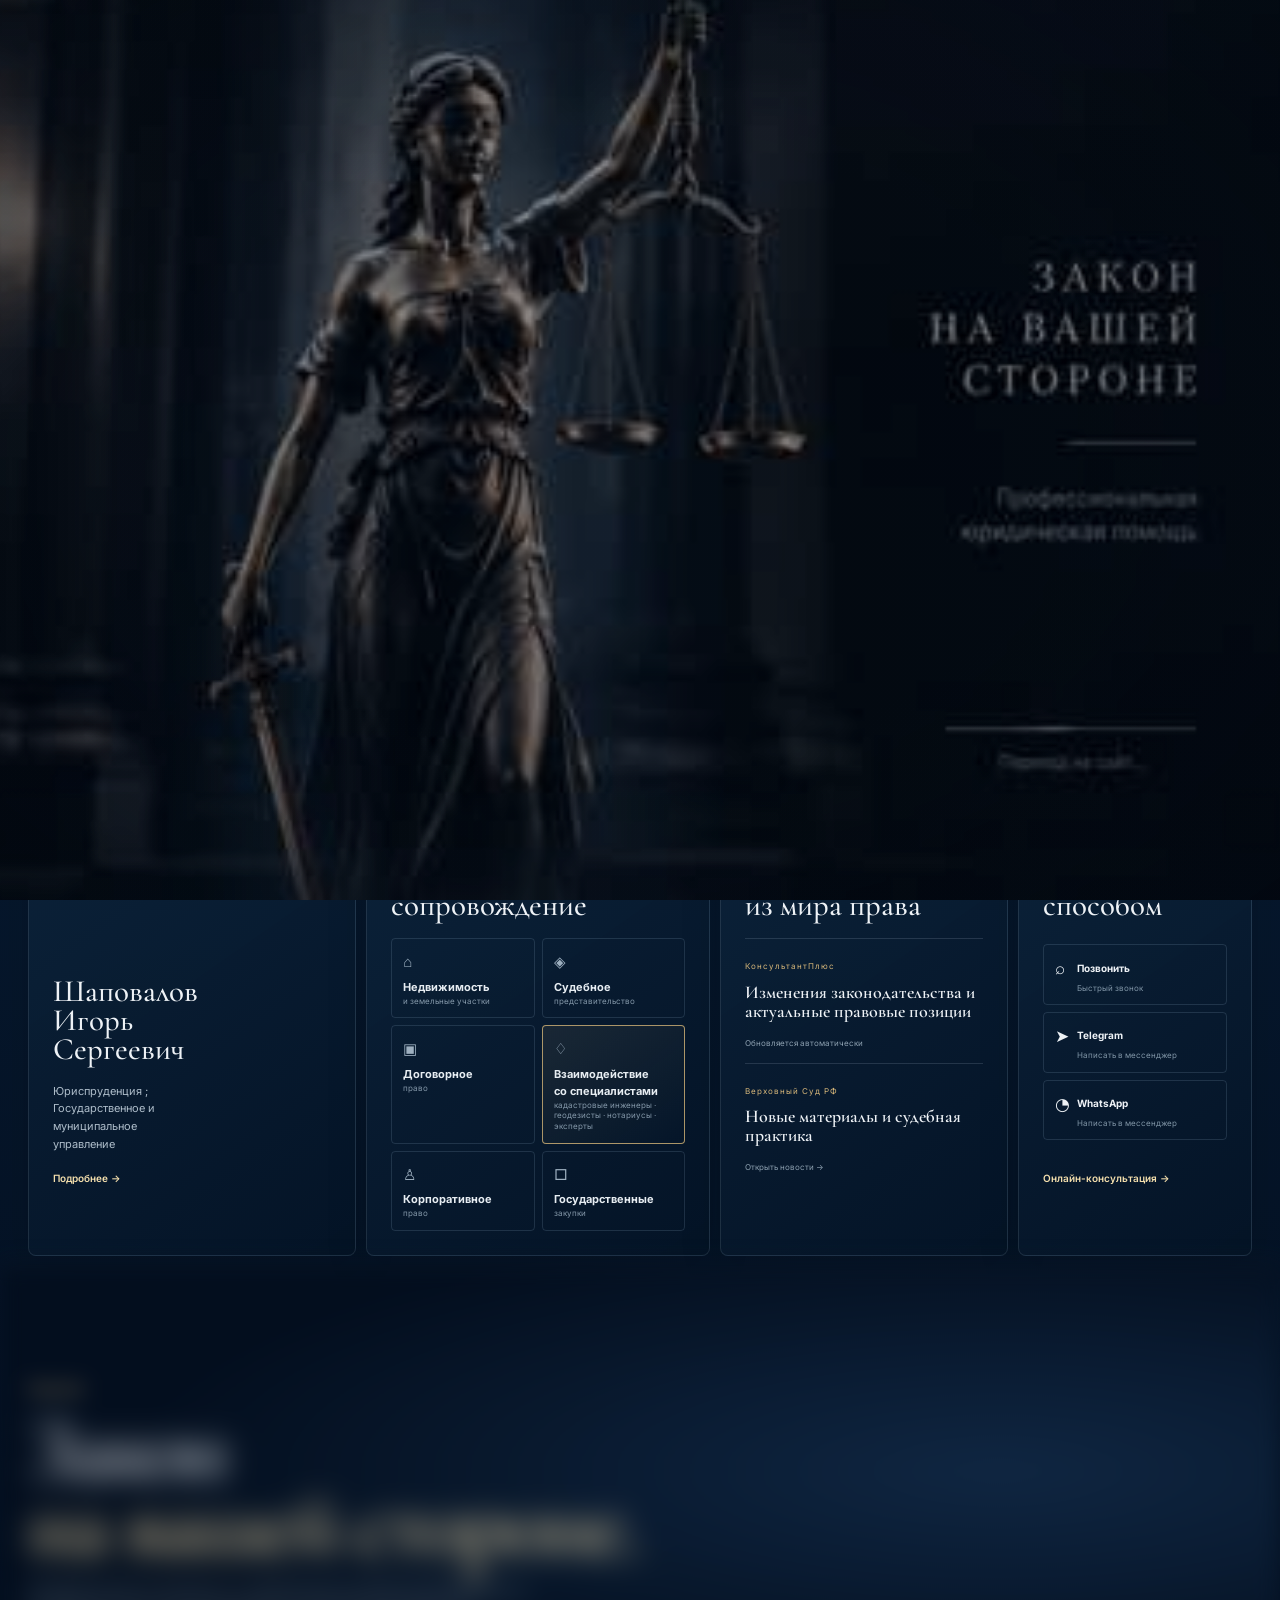
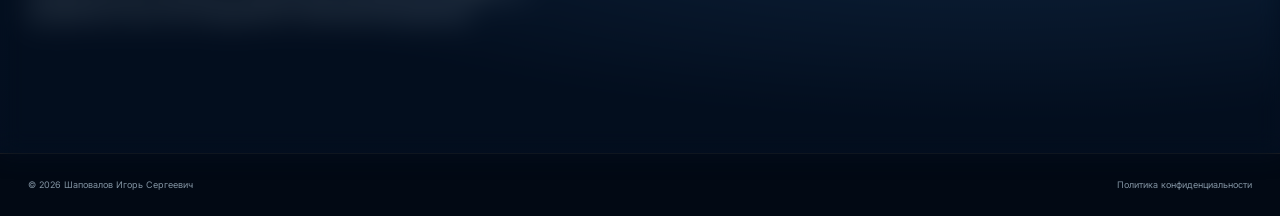
==== commit f4356858: "Apply reference-inspired theme to homepage" ====
--- a/index.html
+++ b/index.html
@@ -2,12 +2,11 @@
 <html lang="ru">
 <head>
 <meta charset="utf-8"><meta name="viewport" content="width=device-width,initial-scale=1">
-<meta name="theme-color" content="#03172c">
+<meta name="theme-color" content="#030e1e">
 <title>Шаповалов Игорь Сергеевич — юридическая практика</title>
 <link rel="preconnect" href="https://fonts.googleapis.com"><link rel="preconnect" href="https://fonts.gstatic.com" crossorigin>
 <link href="https://fonts.googleapis.com/css2?family=Cormorant+Garamond:wght@500;600;700&family=Inter:wght@400;500;600;700&display=swap" rel="stylesheet">
-
-<link rel="stylesheet" href="assets/style.css">
+<link rel="stylesheet" href="assets/style.css"><link rel="stylesheet" href="assets/reference-theme.css">
 </head>
 <body>
 <div class="intro-screen" id="introScreen" aria-label="Загрузка сайта"><div class="intro-image"></div><div class="intro-glass"></div><div class="intro-copy"><span class="intro-kicker">ЮРИДИЧЕСКАЯ ПРАКТИКА</span><h1>ЗАКОН<br><em>НА ВАШЕЙ СТОРОНЕ</em></h1><div class="intro-rule"></div><p>Профессиональная юридическая помощь</p><small>Переход на сайт</small></div></div>
@@ -17,60 +16,25 @@
       <img class="brand-scales-img" src="assets/logo.jpg" alt="" aria-hidden="true">
       <span class="brand-name"><strong>Шаповалов<br>Игорь Сергеевич</strong></span>
     </a>
-    
     <div class="nav-actions">
       <a class="icon-btn phone-icon" href="tel:+79604899998" aria-label="Позвонить">⌕</a>
       <a class="icon-btn" href="https://t.me/+79604899998" target="_blank" rel="noopener" aria-label="Telegram">➤</a>
       <a class="icon-btn" href="https://wa.me/79604899998" target="_blank" rel="noopener" aria-label="WhatsApp">◔</a>
       <a class="nav-cta" href="contacts.html#booking">Записаться</a>
     </div>
-    
-  </div>
-  
   </div>
 </header>
-
 <main>
 <section class="hero reference-hero">
-  <div class="hero-library"></div>
-  <div class="hero-overlay"></div>
-  <div class="wrap hero-grid">
-    <div class="hero-copy">
-      <div class="kicker">ПРОФЕССИОНАЛЬНЫЙ ЮРИСТ</div>
-      <h1>Защита ваших<br><em>прав и интересов</em></h1>
-      <p>Комплексный подход к решению юридических вопросов. Индивидуальная стратегия. Конфиденциальность.</p>
-      <div class="hero-actions">
-        <a class="action-pill" href="tel:+79604899998"><span>⌕</span>Позвонить</a>
-        <a class="action-pill" href="https://t.me/+79604899998" target="_blank" rel="noopener"><span>➤</span>Telegram</a>
-        <a class="action-pill" href="https://wa.me/79604899998" target="_blank" rel="noopener"><span>◔</span>WhatsApp</a>
-        <a class="action-pill gold" href="contacts.html#booking"><span>▣</span>Записаться на консультацию</a>
-      </div>
-    </div>
-    <div class="hero-portrait"><div class="portrait-frame"><img src="assets/igor-shapovalov.jpg" alt="Шаповалов Игорь Сергеевич"></div></div>
-  </div>
+  <div class="hero-library"></div><div class="hero-overlay"></div>
+  <div class="wrap hero-grid"><div class="hero-copy"><div class="kicker">ПРОФЕССИОНАЛЬНЫЙ ЮРИСТ</div><h1>Защита ваших<br><em>прав и интересов</em></h1><p>Комплексный подход к решению юридических вопросов. Индивидуальная стратегия. Конфиденциальность.</p><div class="hero-actions"><a class="action-pill" href="tel:+79604899998"><span>⌕</span>Позвонить</a><a class="action-pill" href="https://t.me/+79604899998" target="_blank" rel="noopener"><span>➤</span>Telegram</a><a class="action-pill" href="https://wa.me/79604899998" target="_blank" rel="noopener"><span>◔</span>WhatsApp</a><a class="action-pill gold" href="contacts.html#booking"><span>▣</span>Записаться на консультацию</a></div></div><div class="hero-portrait"><div class="portrait-frame"><img src="assets/igor-shapovalov.jpg" alt="Шаповалов Игорь Сергеевич"></div></div></div>
 </section>
-
 <section class="dashboard wrap">
-  <a class="dash-card about-card" href="about.html">
-    <div class="card-label">О ЮРИСТЕ</div>
-    <div class="dash-copy"><h2>Шаповалов<br>Игорь Сергеевич</h2><p>Юриспруденция ; Государственное и муниципальное управление</p><span>Подробнее →</span></div>
-  </a>
-  <a class="dash-card services-card" href="services.html">
-    <div class="card-label">УСЛУГИ</div><h2>Комплексное юридическое сопровождение</h2>
-    <div class="service-mini-grid"><span>⌂<b>Недвижимость</b><small>и земельные участки</small></span><span>◈<b>Судебное</b><small>представительство</small></span><span>▣<b>Договорное</b><small>право</small></span><span class="accent">♢<b>Взаимодействие<br>со специалистами</b><small>кадастровые инженеры · геодезисты · нотариусы · эксперты</small></span><span>♙<b>Корпоративное</b><small>право</small></span><span>□<b>Государственные</b><small>закупки</small></span></div>
-  </a>
-  <a class="dash-card news-card-panel" href="news.html">
-    <div class="card-label">НОВОСТИ</div><h2>Актуальные новости<br>из мира права</h2>
-    <div class="news-preview"><div><span>КонсультантПлюс</span><b>Изменения законодательства и актуальные правовые позиции</b><small>Обновляется автоматически</small></div><div><span>Верховный Суд РФ</span><b>Новые материалы и судебная практика</b><small>Открыть новости →</small></div></div>
-  </a>
-  <a class="dash-card contact-card" href="contacts.html">
-    <div class="card-label">КОНТАКТЫ</div><h2>Связаться<br>удобным способом</h2>
-    <div class="contact-mini"><span>⌕ <b>Позвонить</b><small>Быстрый звонок</small></span><span>➤ <b>Telegram</b><small>Написать в мессенджер</small></span><span>◔ <b>WhatsApp</b><small>Написать в мессенджер</small></span></div><strong class="booking-link">Онлайн-консультация →</strong>
-  </a>
+<a class="dash-card about-card" href="about.html"><div class="card-label">О ЮРИСТЕ</div><div class="dash-copy"><h2>Шаповалов<br>Игорь Сергеевич</h2><p>Юриспруденция ; Государственное и муниципальное управление</p><span>Подробнее →</span></div></a>
+<a class="dash-card services-card" href="services.html"><div class="card-label">УСЛУГИ</div><h2>Комплексное юридическое сопровождение</h2><div class="service-mini-grid"><span>⌂<b>Недвижимость</b><small>и земельные участки</small></span><span>◈<b>Судебное</b><small>представительство</small></span><span>▣<b>Договорное</b><small>право</small></span><span class="accent">♢<b>Взаимодействие<br>со специалистами</b><small>кадастровые инженеры · геодезисты · нотариусы · эксперты</small></span><span>♙<b>Корпоративное</b><small>право</small></span><span>□<b>Государственные</b><small>закупки</small></span></div></a>
+<a class="dash-card news-card-panel" href="news.html"><div class="card-label">НОВОСТИ</div><h2>Актуальные новости<br>из мира права</h2><div class="news-preview"><div><span>КонсультантПлюс</span><b>Изменения законодательства и актуальные правовые позиции</b><small>Обновляется автоматически</small></div><div><span>Верховный Суд РФ</span><b>Новые материалы и судебная практика</b><small>Открыть новости →</small></div></div></a>
+<a class="dash-card contact-card" href="contacts.html"><div class="card-label">КОНТАКТЫ</div><h2>Связаться<br>удобным способом</h2><div class="contact-mini"><span>⌕ <b>Позвонить</b><small>Быстрый звонок</small></span><span>➤ <b>Telegram</b><small>Написать в мессенджер</small></span><span>◔ <b>WhatsApp</b><small>Написать в мессенджер</small></span></div><strong class="booking-link">Онлайн-консультация →</strong></a>
 </section>
-
 <section class="statement"><div class="wrap"><div class="kicker">ПОДХОД</div><h2>Закон<br><em>на вашей стороне.</em></h2><p>Правовая работа начинается с внимательного анализа обстоятельств и документов, после чего определяется понятный план действий.</p></div></section>
-</main>
-<footer class="footer"><div class="wrap footer-row"><span>© 2026 Шаповалов Игорь Сергеевич</span><a href="privacy.html">Политика конфиденциальности</a></div></footer>
-<script src="assets/script.js"></script>
+</main><footer class="footer"><div class="wrap footer-row"><span>© 2026 Шаповалов Игорь Сергеевич</span><a href="privacy.html">Политика конфиденциальности</a></div></footer><script src="assets/script.js"></script>
 </body></html>
--- a/assets/reference-theme.css
+++ b/assets/reference-theme.css
@@ -0,0 +1,28 @@
+/* Unified visual system inspired by the supplied reference: midnight blue, cool silver, restrained champagne gold. */
+:root{--navy:#030e1e;--navy2:#071a31;--blue:#102844;--ink:#eef2f6;--muted:#a7b4c4;--line:rgba(164,183,205,.18);--gold:#d7b77a;--gold2:#f4dfad;--panel:#091d34;--serif:"Cormorant Garamond",Georgia,serif;--sans:Inter,-apple-system,BlinkMacSystemFont,"Segoe UI",sans-serif}
+html{background:var(--navy);scroll-behavior:smooth}body{background:linear-gradient(180deg,#030e1e 0%,#06172c 48%,#030e1e 100%);color:var(--ink);font-family:var(--sans);-webkit-font-smoothing:antialiased;text-rendering:optimizeLegibility}
+::selection{background:rgba(215,183,122,.32);color:#fff}
+a{transition:color .25s ease,border-color .25s ease,background-color .25s ease}
+.site-header{background:rgba(3,14,30,.78);border-bottom-color:rgba(215,183,122,.16);backdrop-filter:blur(24px) saturate(145%);-webkit-backdrop-filter:blur(24px) saturate(145%)}
+.kicker,.card-label{color:var(--gold);letter-spacing:.22em}
+.hero,.page-hero{background-color:#030e1e}
+.hero-overlay{background:linear-gradient(90deg,rgba(3,14,30,.97) 0%,rgba(3,14,30,.86) 42%,rgba(3,14,30,.38) 72%,rgba(3,14,30,.2) 100%)}
+.hero h1,.page-hero h1,.statement h2{letter-spacing:-.035em}
+.hero h1 em,.page-hero h1 em,.statement h2 em{color:var(--gold2)}
+.dash-card,.services-page article,.news-card,.practice-card,.work-card,.contact-panel,.content-card{background:linear-gradient(145deg,rgba(12,35,59,.94),rgba(4,20,38,.98));border:1px solid rgba(164,183,205,.16);border-radius:8px;box-shadow:0 14px 44px rgba(0,0,0,.12);transition:transform .35s cubic-bezier(.2,.8,.2,1),border-color .35s,box-shadow .35s}
+.dash-card:hover,.services-page article:hover,.news-card:hover{border-color:rgba(215,183,122,.48);box-shadow:0 22px 54px rgba(0,0,0,.24)}
+.action-pill,.button,.nav-cta{border-radius:999px;transition:transform .3s cubic-bezier(.2,.8,.2,1),background-color .3s,border-color .3s,color .3s}
+.action-pill.gold,.button,.nav-cta{background:linear-gradient(135deg,#f0d9a2,#c6a263);border-color:#d7b77a;color:#071426;box-shadow:0 6px 22px rgba(215,183,122,.12)}
+.action-pill.gold:hover,.button:hover,.nav-cta:hover{transform:translateY(-2px);background:linear-gradient(135deg,#f7e7be,#d7b77a);color:#071426}
+input,textarea,select{background:rgba(4,17,32,.78)!important;color:var(--ink)!important;border:1px solid rgba(164,183,205,.28)!important;border-radius:8px!important}input:focus,textarea:focus,select:focus{outline:1px solid var(--gold);border-color:var(--gold)!important;box-shadow:0 0 0 3px rgba(215,183,122,.1)}
+.statement{background:radial-gradient(ellipse at 78% 42%,rgba(16,40,68,.95),#030e1e 62%);border-top-color:rgba(215,183,122,.15)}
+.footer{background:#020914;border-top:1px solid rgba(215,183,122,.12)}
+/* Launch screen: full-bleed image, no competing copy, Apple-like dissolve. */
+.intro-screen{background:#030e1e;transition:opacity 1.15s cubic-bezier(.22,.61,.36,1),visibility 1.15s linear,filter 1.15s cubic-bezier(.22,.61,.36,1),transform 1.15s cubic-bezier(.22,.61,.36,1)}
+.intro-image{background-image:url("start.jpg");background-size:cover;background-position:center;transform:scale(1.012);animation:introDrift 3.65s cubic-bezier(.2,.65,.3,1) both}
+.intro-glass{position:absolute;inset:0;background:linear-gradient(90deg,rgba(3,14,30,.04),transparent 42%,rgba(3,14,30,.08)),radial-gradient(ellipse at center,transparent 48%,rgba(1,8,18,.2) 100%);pointer-events:none}
+.intro-copy{display:none!important}
+.intro-screen.hide{opacity:0;visibility:hidden;pointer-events:none;filter:blur(14px);transform:scale(1.025)}
+@keyframes introDrift{from{transform:scale(1.012)}to{transform:scale(1.045)}}
+@media(max-width:780px){.intro-image{background-position:center center}.dash-card{border-radius:7px}.hero-overlay{background:linear-gradient(180deg,rgba(3,14,30,.5),rgba(3,14,30,.9))}}
+@media(prefers-reduced-motion:reduce){.intro-image{animation:none}.intro-screen{transition:none}.dash-card,.services-page article,.news-card{transition:none}}
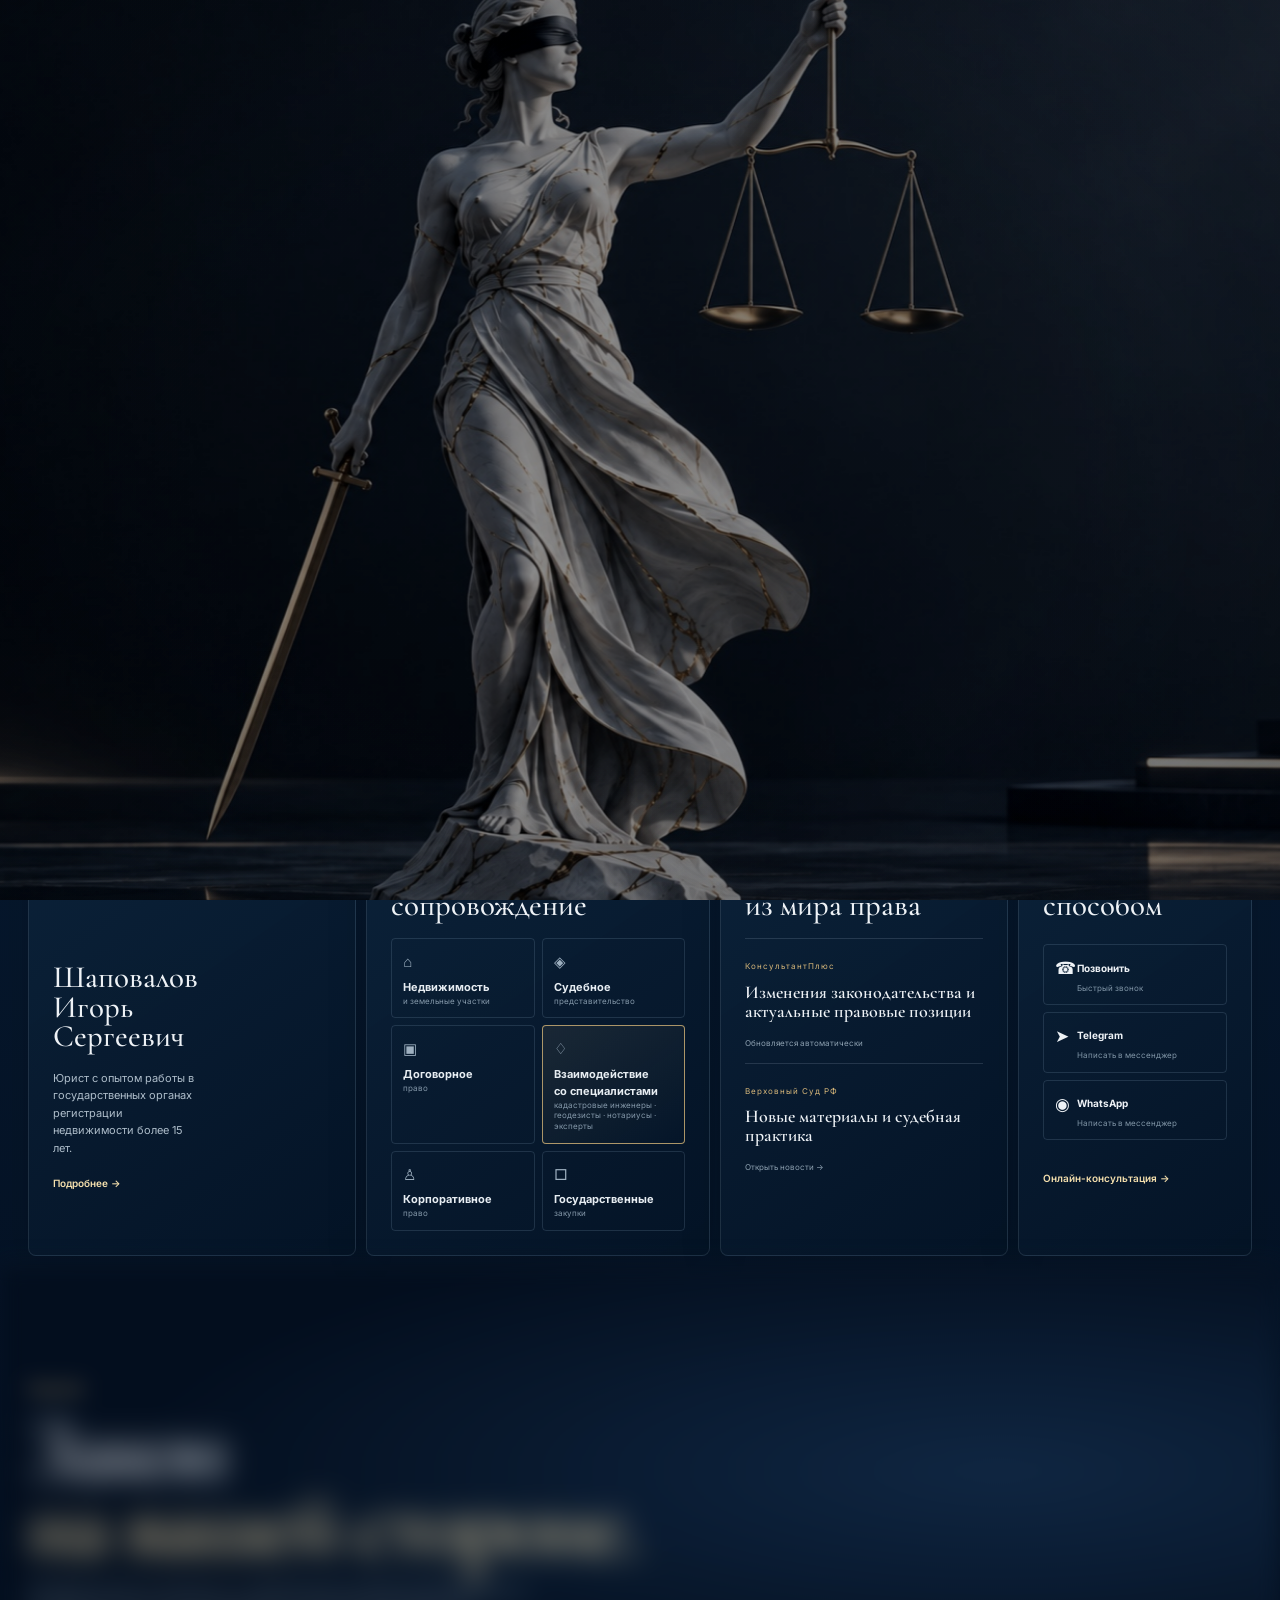
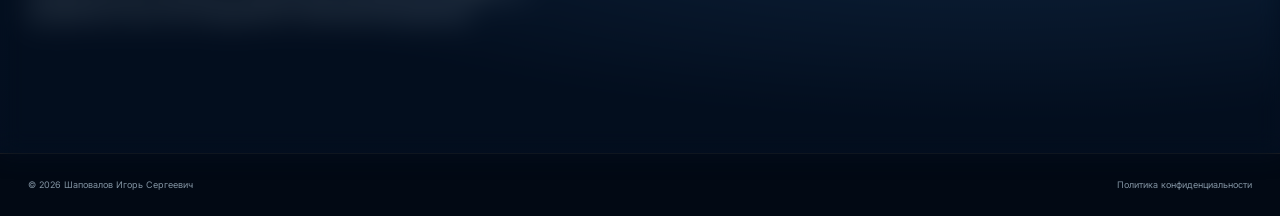
==== commit f03eb3d7: "Version 3.0: centered image hero and updated brand" ====
--- a/index.html
+++ b/index.html
@@ -9,31 +9,31 @@
 <link rel="stylesheet" href="assets/style.css"><link rel="stylesheet" href="assets/reference-theme.css">
 </head>
 <body>
-<div class="intro-screen" id="introScreen" aria-label="Загрузка сайта"><div class="intro-image"></div><div class="intro-glass"></div><div class="intro-copy"><span class="intro-kicker">ЮРИДИЧЕСКАЯ ПРАКТИКА</span><h1>ЗАКОН<br><em>НА ВАШЕЙ СТОРОНЕ</em></h1><div class="intro-rule"></div><p>Профессиональная юридическая помощь</p><small>Переход на сайт</small></div></div>
+<div class="intro-screen" id="introScreen" aria-label="Загрузка сайта"><div class="intro-image"></div><div class="intro-glass"></div><div class="intro-copy"><span class="intro-kicker">ЮРИДИЧЕСКАЯ ПРАКТИКА</span><h1>Закон<br><em>на Вашей стороне</em></h1><div class="intro-rule"></div><p>Профессиональная юридическая помощь.</p></div></div>
 <header class="site-header">
   <div class="wrap nav">
     <a class="brand" href="index.html" aria-label="На главную">
-      <img class="brand-scales-img" src="assets/logo.jpg" alt="" aria-hidden="true">
+      <svg class="brand-scales" viewBox="0 0 64 64" aria-hidden="true"><g fill="none" stroke="currentColor" stroke-width="2.2" stroke-linecap="round" stroke-linejoin="round"><path d="M32 8v45M20 56h24M25 14h14M32 8l-4 6h8zM12 23h40M18 23 9 42h18L18 23zm28 0-9 19h18L46 23zM8 44h20M36 44h20"/><path d="M12 23 6 38m12-15 6 15m22-15-6 15m12-15 6 15"/></g></svg>
       <span class="brand-name"><strong>Шаповалов<br>Игорь Сергеевич</strong></span>
     </a>
     <div class="nav-actions">
-      <a class="icon-btn phone-icon" href="tel:+79604899998" aria-label="Позвонить">⌕</a>
-      <a class="icon-btn" href="https://t.me/+79604899998" target="_blank" rel="noopener" aria-label="Telegram">➤</a>
-      <a class="icon-btn" href="https://wa.me/79604899998" target="_blank" rel="noopener" aria-label="WhatsApp">◔</a>
+      <a class="icon-btn phone-icon" href="tel:+79604899998" aria-label="Позвонить"><svg viewBox="0 0 24 24" aria-hidden="true"><path d="M6.6 3.8 9.4 3l2 4.8-2.1 1.5a14 14 0 0 0 5.4 5.4l1.5-2.1 4.8 2-.8 2.8a2 2 0 0 1-2.2 1.4A16.5 16.5 0 0 1 5.2 6a2 2 0 0 1 1.4-2.2Z"/></svg></a>
+      <a class="icon-btn" href="https://t.me/+79604899998" target="_blank" rel="noopener" aria-label="Telegram"><svg viewBox="0 0 24 24" aria-hidden="true"><path d="m21 3-3.4 18-6.1-5.2-3.3 3.1.6-6.1L18 5.2 7.2 11.8 3 10.2 21 3Z"/></svg></a>
+      <a class="icon-btn" href="https://wa.me/79604899998" target="_blank" rel="noopener" aria-label="WhatsApp"><svg viewBox="0 0 24 24" aria-hidden="true"><path d="M20.2 11.7a8.1 8.1 0 0 1-12 7.1L3 20l1.3-5A8.1 8.1 0 1 1 20.2 11.7Z"/><path d="M8.2 7.5c.3-.5.6-.5.9-.5h.5l1.1 2.6-.9 1.1a8 8 0 0 0 3.3 3.2l1-1 2.4 1.2v.5c-.1.5-.5 1.1-1 1.3-1.1.5-3.1-.3-5.1-1.8-1.7-1.4-2.7-3.1-2.7-4.6 0-.8.2-1.5.5-2Z"/></svg></a>
       <a class="nav-cta" href="contacts.html#booking">Записаться</a>
     </div>
   </div>
 </header>
 <main>
-<section class="hero reference-hero">
+<section class="hero reference-hero home-hero">
   <div class="hero-library"></div><div class="hero-overlay"></div>
-  <div class="wrap hero-grid"><div class="hero-copy"><div class="kicker">ПРОФЕССИОНАЛЬНЫЙ ЮРИСТ</div><h1>Защита ваших<br><em>прав и интересов</em></h1><p>Комплексный подход к решению юридических вопросов. Индивидуальная стратегия. Конфиденциальность.</p><div class="hero-actions"><a class="action-pill" href="tel:+79604899998"><span>⌕</span>Позвонить</a><a class="action-pill" href="https://t.me/+79604899998" target="_blank" rel="noopener"><span>➤</span>Telegram</a><a class="action-pill" href="https://wa.me/79604899998" target="_blank" rel="noopener"><span>◔</span>WhatsApp</a><a class="action-pill gold" href="contacts.html#booking"><span>▣</span>Записаться на консультацию</a></div></div><div class="hero-portrait"><div class="portrait-frame"><img src="assets/igor-shapovalov.jpg" alt="Шаповалов Игорь Сергеевич"></div></div></div>
+  <div class="wrap home-hero-content"><div class="hero-copy"><div class="kicker">ПРОФЕССИОНАЛЬНЫЙ ЮРИСТ</div><h1>Защита ваших<br><em>прав и интересов</em></h1><p>Комплексный подход к решению юридических вопросов. Индивидуальная стратегия. Конфиденциальность.</p><div class="hero-actions"><a class="action-pill" href="tel:+79604899998">Позвонить</a><a class="action-pill" href="https://t.me/+79604899998" target="_blank" rel="noopener">Telegram</a><a class="action-pill" href="https://wa.me/79604899998" target="_blank" rel="noopener">WhatsApp</a><a class="action-pill gold" href="contacts.html#booking">Записаться на консультацию →</a></div></div></div>
 </section>
 <section class="dashboard wrap">
-<a class="dash-card about-card" href="about.html"><div class="card-label">О ЮРИСТЕ</div><div class="dash-copy"><h2>Шаповалов<br>Игорь Сергеевич</h2><p>Юриспруденция ; Государственное и муниципальное управление</p><span>Подробнее →</span></div></a>
+<a class="dash-card about-card" href="about.html"><div class="card-label">ОБО МНЕ</div><div class="dash-copy"><h2>Шаповалов<br>Игорь Сергеевич</h2><p>Юрист с опытом работы в государственных органах регистрации недвижимости более 15 лет.</p><span>Подробнее →</span></div></a>
 <a class="dash-card services-card" href="services.html"><div class="card-label">УСЛУГИ</div><h2>Комплексное юридическое сопровождение</h2><div class="service-mini-grid"><span>⌂<b>Недвижимость</b><small>и земельные участки</small></span><span>◈<b>Судебное</b><small>представительство</small></span><span>▣<b>Договорное</b><small>право</small></span><span class="accent">♢<b>Взаимодействие<br>со специалистами</b><small>кадастровые инженеры · геодезисты · нотариусы · эксперты</small></span><span>♙<b>Корпоративное</b><small>право</small></span><span>□<b>Государственные</b><small>закупки</small></span></div></a>
 <a class="dash-card news-card-panel" href="news.html"><div class="card-label">НОВОСТИ</div><h2>Актуальные новости<br>из мира права</h2><div class="news-preview"><div><span>КонсультантПлюс</span><b>Изменения законодательства и актуальные правовые позиции</b><small>Обновляется автоматически</small></div><div><span>Верховный Суд РФ</span><b>Новые материалы и судебная практика</b><small>Открыть новости →</small></div></div></a>
-<a class="dash-card contact-card" href="contacts.html"><div class="card-label">КОНТАКТЫ</div><h2>Связаться<br>удобным способом</h2><div class="contact-mini"><span>⌕ <b>Позвонить</b><small>Быстрый звонок</small></span><span>➤ <b>Telegram</b><small>Написать в мессенджер</small></span><span>◔ <b>WhatsApp</b><small>Написать в мессенджер</small></span></div><strong class="booking-link">Онлайн-консультация →</strong></a>
+<a class="dash-card contact-card" href="contacts.html"><div class="card-label">КОНТАКТЫ</div><h2>Связаться<br>удобным способом</h2><div class="contact-mini"><span>☎ <b>Позвонить</b><small>Быстрый звонок</small></span><span>➤ <b>Telegram</b><small>Написать в мессенджер</small></span><span>◉ <b>WhatsApp</b><small>Написать в мессенджер</small></span></div><strong class="booking-link">Онлайн-консультация →</strong></a>
 </section>
 <section class="statement"><div class="wrap"><div class="kicker">ПОДХОД</div><h2>Закон<br><em>на вашей стороне.</em></h2><p>Правовая работа начинается с внимательного анализа обстоятельств и документов, после чего определяется понятный план действий.</p></div></section>
 </main><footer class="footer"><div class="wrap footer-row"><span>© 2026 Шаповалов Игорь Сергеевич</span><a href="privacy.html">Политика конфиденциальности</a></div></footer><script src="assets/script.js"></script>
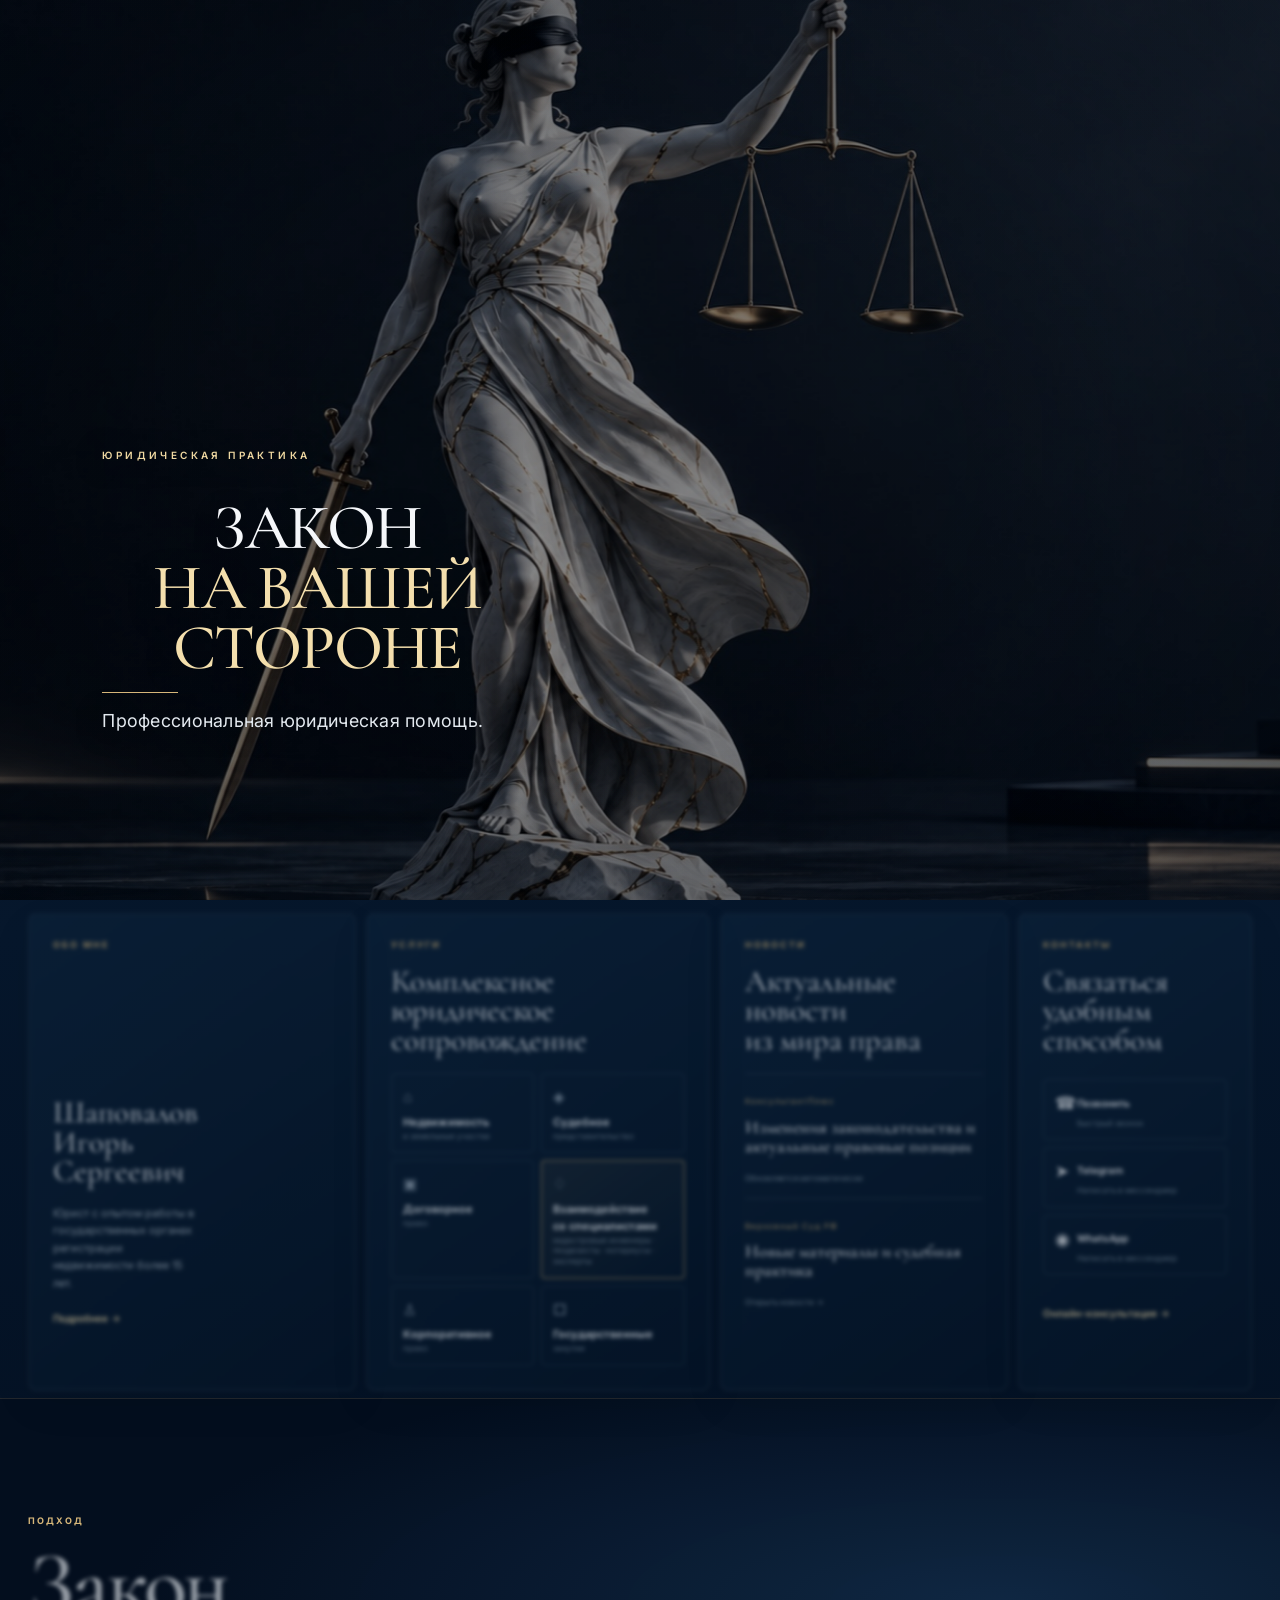
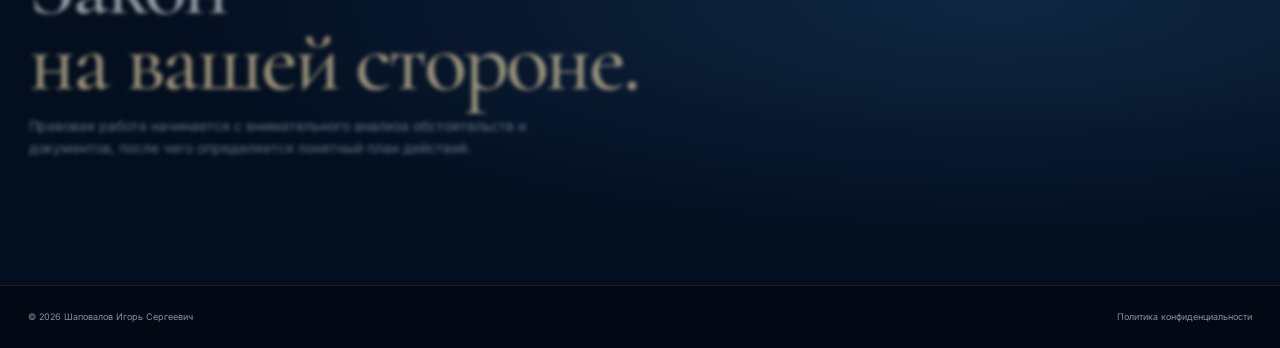
==== commit 37e04f7c: "Version 3.0: center homepage hero content" ====
--- a/index.html
+++ b/index.html
@@ -10,31 +10,13 @@
 </head>
 <body>
 <div class="intro-screen" id="introScreen" aria-label="Загрузка сайта"><div class="intro-image"></div><div class="intro-glass"></div><div class="intro-copy"><span class="intro-kicker">ЮРИДИЧЕСКАЯ ПРАКТИКА</span><h1>Закон<br><em>на Вашей стороне</em></h1><div class="intro-rule"></div><p>Профессиональная юридическая помощь.</p></div></div>
-<header class="site-header">
-  <div class="wrap nav">
-    <a class="brand" href="index.html" aria-label="На главную">
-      <svg class="brand-scales" viewBox="0 0 64 64" aria-hidden="true"><g fill="none" stroke="currentColor" stroke-width="2.2" stroke-linecap="round" stroke-linejoin="round"><path d="M32 8v45M20 56h24M25 14h14M32 8l-4 6h8zM12 23h40M18 23 9 42h18L18 23zm28 0-9 19h18L46 23zM8 44h20M36 44h20"/><path d="M12 23 6 38m12-15 6 15m22-15-6 15m12-15 6 15"/></g></svg>
-      <span class="brand-name"><strong>Шаповалов<br>Игорь Сергеевич</strong></span>
-    </a>
-    <div class="nav-actions">
-      <a class="icon-btn phone-icon" href="tel:+79604899998" aria-label="Позвонить"><svg viewBox="0 0 24 24" aria-hidden="true"><path d="M6.6 3.8 9.4 3l2 4.8-2.1 1.5a14 14 0 0 0 5.4 5.4l1.5-2.1 4.8 2-.8 2.8a2 2 0 0 1-2.2 1.4A16.5 16.5 0 0 1 5.2 6a2 2 0 0 1 1.4-2.2Z"/></svg></a>
-      <a class="icon-btn" href="https://t.me/+79604899998" target="_blank" rel="noopener" aria-label="Telegram"><svg viewBox="0 0 24 24" aria-hidden="true"><path d="m21 3-3.4 18-6.1-5.2-3.3 3.1.6-6.1L18 5.2 7.2 11.8 3 10.2 21 3Z"/></svg></a>
-      <a class="icon-btn" href="https://wa.me/79604899998" target="_blank" rel="noopener" aria-label="WhatsApp"><svg viewBox="0 0 24 24" aria-hidden="true"><path d="M20.2 11.7a8.1 8.1 0 0 1-12 7.1L3 20l1.3-5A8.1 8.1 0 1 1 20.2 11.7Z"/><path d="M8.2 7.5c.3-.5.6-.5.9-.5h.5l1.1 2.6-.9 1.1a8 8 0 0 0 3.3 3.2l1-1 2.4 1.2v.5c-.1.5-.5 1.1-1 1.3-1.1.5-3.1-.3-5.1-1.8-1.7-1.4-2.7-3.1-2.7-4.6 0-.8.2-1.5.5-2Z"/></svg></a>
-      <a class="nav-cta" href="contacts.html#booking">Записаться</a>
-    </div>
-  </div>
-</header>
-<main>
-<section class="hero reference-hero home-hero">
-  <div class="hero-library"></div><div class="hero-overlay"></div>
-  <div class="wrap home-hero-content"><div class="hero-copy"><div class="kicker">ПРОФЕССИОНАЛЬНЫЙ ЮРИСТ</div><h1>Защита ваших<br><em>прав и интересов</em></h1><p>Комплексный подход к решению юридических вопросов. Индивидуальная стратегия. Конфиденциальность.</p><div class="hero-actions"><a class="action-pill" href="tel:+79604899998">Позвонить</a><a class="action-pill" href="https://t.me/+79604899998" target="_blank" rel="noopener">Telegram</a><a class="action-pill" href="https://wa.me/79604899998" target="_blank" rel="noopener">WhatsApp</a><a class="action-pill gold" href="contacts.html#booking">Записаться на консультацию →</a></div></div></div>
-</section>
-<section class="dashboard wrap">
-<a class="dash-card about-card" href="about.html"><div class="card-label">ОБО МНЕ</div><div class="dash-copy"><h2>Шаповалов<br>Игорь Сергеевич</h2><p>Юрист с опытом работы в государственных органах регистрации недвижимости более 15 лет.</p><span>Подробнее →</span></div></a>
+<header class="site-header"><div class="wrap nav">
+<a class="brand" href="index.html" aria-label="На главную"><svg class="brand-scales" viewBox="0 0 64 64" aria-hidden="true"><g fill="none" stroke="currentColor" stroke-width="2.2" stroke-linecap="round" stroke-linejoin="round"><path d="M32 8v45M20 56h24M25 14h14M32 8l-4 6h8zM12 23h40M18 23 9 42h18L18 23zm28 0-9 19h18L46 23zM8 44h20M36 44h20"/><path d="M12 23 6 38m12-15 6 15m22-15-6 15m12-15 6 15"/></g></svg><span class="brand-name"><strong>Шаповалов<br>Игорь Сергеевич</strong></span></a>
+<div class="nav-actions"><a class="icon-btn phone-icon" href="tel:+79604899998" aria-label="Позвонить"><svg viewBox="0 0 24 24" aria-hidden="true"><path d="M6.6 3.8 9.4 3l2 4.8-2.1 1.5a14 14 0 0 0 5.4 5.4l1.5-2.1 4.8 2-.8 2.8a2 2 0 0 1-2.2 1.4A16.5 16.5 0 0 1 5.2 6a2 2 0 0 1 1.4-2.2Z"/></svg></a><a class="icon-btn" href="https://t.me/+79604899998" target="_blank" rel="noopener" aria-label="Telegram"><svg viewBox="0 0 24 24" aria-hidden="true"><path d="m21 3-3.4 18-6.1-5.2-3.3 3.1.6-6.1L18 5.2 7.2 11.8 3 10.2 21 3Z"/></svg></a><a class="icon-btn" href="https://wa.me/79604899998" target="_blank" rel="noopener" aria-label="WhatsApp"><svg viewBox="0 0 24 24" aria-hidden="true"><path d="M20.2 11.7a8.1 8.1 0 0 1-12 7.1L3 20l1.3-5A8.1 8.1 0 1 1 20.2 11.7Z"/><path d="M8.2 7.5c.3-.5.6-.5.9-.5h.5l1.1 2.6-.9 1.1a8 8 0 0 0 3.3 3.2l1-1 2.4 1.2v.5c-.1.5-.5 1.1-1 1.3-1.1.5-3.1-.3-5.1-1.8-1.7-1.4-2.7-3.1-2.7-4.6 0-.8.2-1.5.5-2Z"/></svg></a><a class="nav-cta" href="contacts.html#booking">Записаться</a></div>
+</div></header>
+<main><section class="hero reference-hero home-hero"><div class="hero-library"></div><div class="hero-overlay"></div><div class="wrap home-hero-content" style="display:block;min-height:0"><div class="hero-copy"><div class="kicker">ПРОФЕССИОНАЛЬНЫЙ ЮРИСТ</div><h1>Защита ваших<br><em>прав и интересов</em></h1><p>Комплексный подход к решению юридических вопросов. Индивидуальная стратегия. Конфиденциальность.</p><div class="hero-actions"><a class="action-pill" href="tel:+79604899998">Позвонить</a><a class="action-pill" href="https://t.me/+79604899998" target="_blank" rel="noopener">Telegram</a><a class="action-pill" href="https://wa.me/79604899998" target="_blank" rel="noopener">WhatsApp</a><a class="action-pill gold" href="contacts.html#booking">Записаться на консультацию →</a></div></div></div></section>
+<section class="dashboard wrap"><a class="dash-card about-card" href="about.html"><div class="card-label">ОБО МНЕ</div><div class="dash-copy"><h2>Шаповалов<br>Игорь Сергеевич</h2><p>Юрист с опытом работы в государственных органах регистрации недвижимости более 15 лет.</p><span>Подробнее →</span></div></a>
 <a class="dash-card services-card" href="services.html"><div class="card-label">УСЛУГИ</div><h2>Комплексное юридическое сопровождение</h2><div class="service-mini-grid"><span>⌂<b>Недвижимость</b><small>и земельные участки</small></span><span>◈<b>Судебное</b><small>представительство</small></span><span>▣<b>Договорное</b><small>право</small></span><span class="accent">♢<b>Взаимодействие<br>со специалистами</b><small>кадастровые инженеры · геодезисты · нотариусы · эксперты</small></span><span>♙<b>Корпоративное</b><small>право</small></span><span>□<b>Государственные</b><small>закупки</small></span></div></a>
 <a class="dash-card news-card-panel" href="news.html"><div class="card-label">НОВОСТИ</div><h2>Актуальные новости<br>из мира права</h2><div class="news-preview"><div><span>КонсультантПлюс</span><b>Изменения законодательства и актуальные правовые позиции</b><small>Обновляется автоматически</small></div><div><span>Верховный Суд РФ</span><b>Новые материалы и судебная практика</b><small>Открыть новости →</small></div></div></a>
-<a class="dash-card contact-card" href="contacts.html"><div class="card-label">КОНТАКТЫ</div><h2>Связаться<br>удобным способом</h2><div class="contact-mini"><span>☎ <b>Позвонить</b><small>Быстрый звонок</small></span><span>➤ <b>Telegram</b><small>Написать в мессенджер</small></span><span>◉ <b>WhatsApp</b><small>Написать в мессенджер</small></span></div><strong class="booking-link">Онлайн-консультация →</strong></a>
-</section>
-<section class="statement"><div class="wrap"><div class="kicker">ПОДХОД</div><h2>Закон<br><em>на вашей стороне.</em></h2><p>Правовая работа начинается с внимательного анализа обстоятельств и документов, после чего определяется понятный план действий.</p></div></section>
-</main><footer class="footer"><div class="wrap footer-row"><span>© 2026 Шаповалов Игорь Сергеевич</span><a href="privacy.html">Политика конфиденциальности</a></div></footer><script src="assets/script.js"></script>
-</body></html>+<a class="dash-card contact-card" href="contacts.html"><div class="card-label">КОНТАКТЫ</div><h2>Связаться<br>удобным способом</h2><div class="contact-mini"><span>☎ <b>Позвонить</b><small>Быстрый звонок</small></span><span>➤ <b>Telegram</b><small>Написать в мессенджер</small></span><span>◉ <b>WhatsApp</b><small>Написать в мессенджер</small></span></div><strong class="booking-link">Онлайн-консультация →</strong></a></section>
+<section class="statement"><div class="wrap"><div class="kicker">ПОДХОД</div><h2>Закон<br><em>на вашей стороне.</em></h2><p>Правовая работа начинается с внимательного анализа обстоятельств и документов, после чего определяется понятный план действий.</p></div></section></main><footer class="footer"><div class="wrap footer-row"><span>© 2026 Шаповалов Игорь Сергеевич</span><a href="privacy.html">Политика конфиденциальности</a></div></footer><script src="assets/script.js"></script></body></html>
--- a/assets/reference-theme.css
+++ b/assets/reference-theme.css
@@ -1,28 +1,25 @@
 /* Unified visual system inspired by the supplied reference: midnight blue, cool silver, restrained champagne gold. */
 :root{--navy:#030e1e;--navy2:#071a31;--blue:#102844;--ink:#eef2f6;--muted:#a7b4c4;--line:rgba(164,183,205,.18);--gold:#d7b77a;--gold2:#f4dfad;--panel:#091d34;--serif:"Cormorant Garamond",Georgia,serif;--sans:Inter,-apple-system,BlinkMacSystemFont,"Segoe UI",sans-serif}
 html{background:var(--navy);scroll-behavior:smooth}body{background:linear-gradient(180deg,#030e1e 0%,#06172c 48%,#030e1e 100%);color:var(--ink);font-family:var(--sans);-webkit-font-smoothing:antialiased;text-rendering:optimizeLegibility}
-::selection{background:rgba(215,183,122,.32);color:#fff}
-a{transition:color .25s ease,border-color .25s ease,background-color .25s ease}
+::selection{background:rgba(215,183,122,.32);color:#fff}a{transition:color .25s ease,border-color .25s ease,background-color .25s ease}
 .site-header{background:rgba(3,14,30,.78);border-bottom-color:rgba(215,183,122,.16);backdrop-filter:blur(24px) saturate(145%);-webkit-backdrop-filter:blur(24px) saturate(145%)}
-.kicker,.card-label{color:var(--gold);letter-spacing:.22em}
-.hero,.page-hero{background-color:#030e1e}
-.hero-overlay{background:linear-gradient(90deg,rgba(3,14,30,.97) 0%,rgba(3,14,30,.86) 42%,rgba(3,14,30,.38) 72%,rgba(3,14,30,.2) 100%)}
-.hero h1,.page-hero h1,.statement h2{letter-spacing:-.035em}
-.hero h1 em,.page-hero h1 em,.statement h2 em{color:var(--gold2)}
+.kicker,.card-label{color:var(--gold);letter-spacing:.22em}.hero,.page-hero{background-color:#030e1e}.hero-overlay{background:linear-gradient(90deg,rgba(3,14,30,.97) 0%,rgba(3,14,30,.86) 42%,rgba(3,14,30,.38) 72%,rgba(3,14,30,.2) 100%)}
+.hero h1,.page-hero h1,.statement h2{letter-spacing:-.035em}.hero h1 em,.page-hero h1 em,.statement h2 em{color:var(--gold2)}
 .dash-card,.services-page article,.news-card,.practice-card,.work-card,.contact-panel,.content-card{background:linear-gradient(145deg,rgba(12,35,59,.94),rgba(4,20,38,.98));border:1px solid rgba(164,183,205,.16);border-radius:8px;box-shadow:0 14px 44px rgba(0,0,0,.12);transition:transform .35s cubic-bezier(.2,.8,.2,1),border-color .35s,box-shadow .35s}
 .dash-card:hover,.services-page article:hover,.news-card:hover{border-color:rgba(215,183,122,.48);box-shadow:0 22px 54px rgba(0,0,0,.24)}
-.action-pill,.button,.nav-cta{border-radius:999px;transition:transform .3s cubic-bezier(.2,.8,.2,1),background-color .3s,border-color .3s,color .3s}
-.action-pill.gold,.button,.nav-cta{background:linear-gradient(135deg,#f0d9a2,#c6a263);border-color:#d7b77a;color:#071426;box-shadow:0 6px 22px rgba(215,183,122,.12)}
-.action-pill.gold:hover,.button:hover,.nav-cta:hover{transform:translateY(-2px);background:linear-gradient(135deg,#f7e7be,#d7b77a);color:#071426}
+.action-pill,.button,.nav-cta{border-radius:999px;transition:transform .3s cubic-bezier(.2,.8,.2,1),background-color .3s,border-color .3s,color .3s}.action-pill.gold,.button,.nav-cta{background:linear-gradient(135deg,#f0d9a2,#c6a263);border-color:#d7b77a;color:#071426;box-shadow:0 6px 22px rgba(215,183,122,.12)}.action-pill.gold:hover,.button:hover,.nav-cta:hover{transform:translateY(-2px);background:linear-gradient(135deg,#f7e7be,#d7b77a);color:#071426}
 input,textarea,select{background:rgba(4,17,32,.78)!important;color:var(--ink)!important;border:1px solid rgba(164,183,205,.28)!important;border-radius:8px!important}input:focus,textarea:focus,select:focus{outline:1px solid var(--gold);border-color:var(--gold)!important;box-shadow:0 0 0 3px rgba(215,183,122,.1)}
-.statement{background:radial-gradient(ellipse at 78% 42%,rgba(16,40,68,.95),#030e1e 62%);border-top-color:rgba(215,183,122,.15)}
-.footer{background:#020914;border-top:1px solid rgba(215,183,122,.12)}
-/* Launch screen: full-bleed image, no competing copy, Apple-like dissolve. */
-.intro-screen{background:#030e1e;transition:opacity 1.15s cubic-bezier(.22,.61,.36,1),visibility 1.15s linear,filter 1.15s cubic-bezier(.22,.61,.36,1),transform 1.15s cubic-bezier(.22,.61,.36,1)}
-.intro-image{background-image:url("start.jpg");background-size:cover;background-position:center;transform:scale(1.012);animation:introDrift 3.65s cubic-bezier(.2,.65,.3,1) both}
-.intro-glass{position:absolute;inset:0;background:linear-gradient(90deg,rgba(3,14,30,.04),transparent 42%,rgba(3,14,30,.08)),radial-gradient(ellipse at center,transparent 48%,rgba(1,8,18,.2) 100%);pointer-events:none}
-.intro-copy{display:none!important}
-.intro-screen.hide{opacity:0;visibility:hidden;pointer-events:none;filter:blur(14px);transform:scale(1.025)}
-@keyframes introDrift{from{transform:scale(1.012)}to{transform:scale(1.045)}}
-@media(max-width:780px){.intro-image{background-position:center center}.dash-card{border-radius:7px}.hero-overlay{background:linear-gradient(180deg,rgba(3,14,30,.5),rgba(3,14,30,.9))}}
-@media(prefers-reduced-motion:reduce){.intro-image{animation:none}.intro-screen{transition:none}.dash-card,.services-page article,.news-card{transition:none}}
+.statement{background:radial-gradient(ellipse at 78% 42%,rgba(16,40,68,.95),#030e1e 62%);border-top-color:rgba(215,183,122,.15)}.footer{background:#020914;border-top:1px solid rgba(215,183,122,.12)}
+/* Version 3.0 launch screen */
+.intro-screen{background:#030e1e;transition:opacity 1.15s cubic-bezier(.22,.61,.36,1),visibility 1.15s linear,filter 1.15s cubic-bezier(.22,.61,.36,1),transform 1.15s cubic-bezier(.22,.61,.36,1)}.intro-image{background-image:url("start.jpg");background-size:cover;background-position:center;transform:scale(1.012);animation:introDrift 3.65s cubic-bezier(.2,.65,.3,1) both}.intro-glass{position:absolute;inset:0;background:linear-gradient(90deg,rgba(3,14,30,.12),rgba(3,14,30,.05) 42%,rgba(3,14,30,.16)),radial-gradient(ellipse at center,transparent 35%,rgba(1,8,18,.32) 100%);pointer-events:none}
+.intro-copy{display:flex!important;position:absolute;z-index:2;left:clamp(24px,8vw,140px);right:24px;bottom:clamp(48px,10vh,110px);max-width:700px;flex-direction:column;align-items:flex-start;color:#f5f7fa;text-shadow:0 3px 28px rgba(0,0,0,.65);animation:introCopyIn 1.1s cubic-bezier(.2,.8,.2,1) both}.intro-kicker{font-size:10px;letter-spacing:.34em;color:#f0d9a2;font-weight:600}.intro-copy h1{font:500 clamp(38px,5vw,72px)/.94 var(--serif);letter-spacing:-.025em;margin:16px 0 14px;text-transform:uppercase}.intro-copy h1 em{font-style:normal;color:#f4dfad}.intro-rule{width:76px;height:1px;background:#d7b77a;margin:0 0 15px}.intro-copy p{font-size:clamp(14px,1.4vw,18px);letter-spacing:.015em;margin:0;color:#e3e9ef}.intro-screen.hide{opacity:0;visibility:hidden;pointer-events:none;filter:blur(14px);transform:scale(1.025)}
+@keyframes introDrift{from{transform:scale(1.012)}to{transform:scale(1.045)}}@keyframes introCopyIn{from{opacity:0;transform:translateY(16px)}to{opacity:1;transform:translateY(0)}}
+/* Homepage: same artwork as launch screen, centered copy, no portrait. */
+.home-hero{min-height:calc(100svh - 78px);display:flex;align-items:center;isolation:isolate}.home-hero .hero-library{background:linear-gradient(90deg,rgba(3,14,30,.58),rgba(3,14,30,.32) 55%,rgba(3,14,30,.52)),url("start.jpg") center 42%/cover no-repeat;filter:none;transform:none}.home-hero .hero-overlay{background:radial-gradient(ellipse at center,rgba(3,14,30,.05),rgba(3,14,30,.48) 100%)}.home-hero-content{position:relative;z-index:2;width:min(1100px,calc(100% - 48px));margin:auto;text-align:center}.home-hero .hero-copy{padding:90px 0;display:flex;align-items:center;flex-direction:column}.home-hero .kicker{color:#f4dfad}.home-hero h1{font-size:clamp(54px,8vw,112px);line-height:.94;letter-spacing:-.045em;margin:20px 0 24px;text-shadow:0 4px 30px rgba(0,0,0,.42)}.home-hero .hero-copy p{max-width:760px;font-size:clamp(15px,1.5vw,20px);line-height:1.75;color:#edf1f5;text-shadow:0 2px 18px rgba(0,0,0,.55)}.home-hero .hero-actions{justify-content:center;margin-top:30px}.home-hero .hero-portrait{display:none!important}
+.brand-scales{width:43px;height:43px;flex:0 0 43px;color:var(--gold2);padding-right:10px;border-right:1px solid rgba(215,183,122,.45)}.brand-scales-img{width:43px;height:43px;object-fit:contain;filter:sepia(.35) saturate(.75)}.icon-btn{display:grid;place-items:center;border-color:rgba(215,183,122,.48);color:#f4dfad}.icon-btn svg{width:17px;height:17px;fill:none;stroke:currentColor;stroke-width:1.7;stroke-linecap:round;stroke-linejoin:round}.icon-btn:hover{background:rgba(215,183,122,.12);border-color:var(--gold2);color:#fff}
+/* Existing inner-page headers receive matching simple contact glyphs. */
+.nav-actions .icon-btn:not(:has(svg)){font-size:0}.nav-actions .icon-btn:not(:has(svg))::before{font-size:16px;line-height:1}.nav-actions .icon-btn:not(:has(svg)):first-child::before{content:"☎"}.nav-actions .icon-btn:not(:has(svg)):nth-child(2)::before{content:"➤"}.nav-actions .icon-btn:not(:has(svg)):nth-child(3)::before{content:"◉"}
+/* Restrained scroll-out effect: subtle fade and soft blur. */
+.blur-out{filter:blur(2px)!important;opacity:.62!important;transform:translateY(-3px) scale(.998)!important;transition:filter .5s cubic-bezier(.2,.8,.2,1),opacity .5s,transform .5s!important}.blur-out.blur-from-bottom{transform:translateY(3px) scale(.998)!important}
+@media(max-width:780px){.intro-image{background-position:center center}.intro-copy{left:22px;bottom:48px;right:22px}.intro-copy h1{font-size:clamp(36px,10vw,54px)}.home-hero{min-height:calc(100svh - 68px)}.home-hero-content{width:calc(100% - 32px)}.home-hero .hero-copy{padding:70px 0}.home-hero h1{font-size:clamp(45px,11vw,68px)}.home-hero .hero-copy p{font-size:14px}.home-hero .hero-actions{gap:7px}.brand-scales{width:37px;height:37px;flex-basis:37px}.dash-card{border-radius:7px}.hero-overlay{background:linear-gradient(180deg,rgba(3,14,30,.5),rgba(3,14,30,.9))}}
+@media(prefers-reduced-motion:reduce){.intro-image{animation:none}.intro-screen{transition:none}.dash-card,.services-page article,.news-card{transition:none}.blur-out{filter:none!important;opacity:1!important;transform:none!important}}
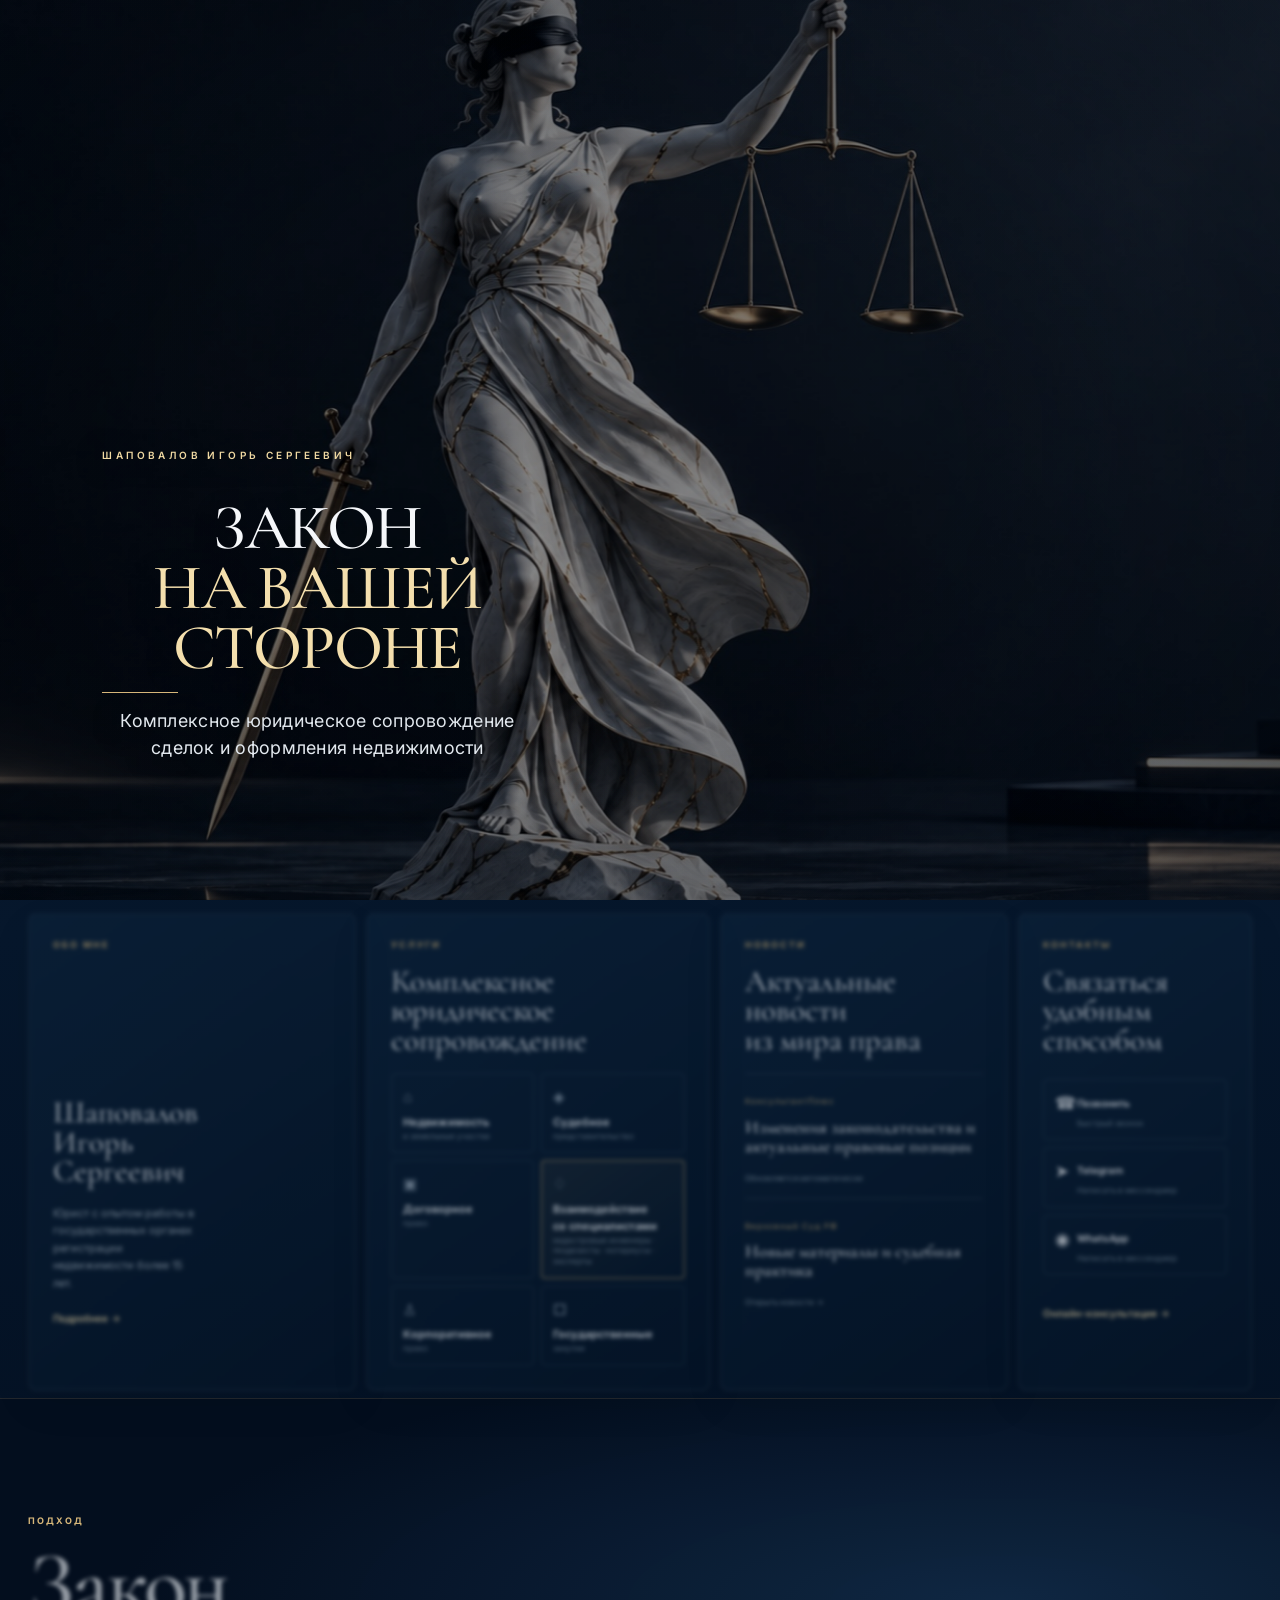
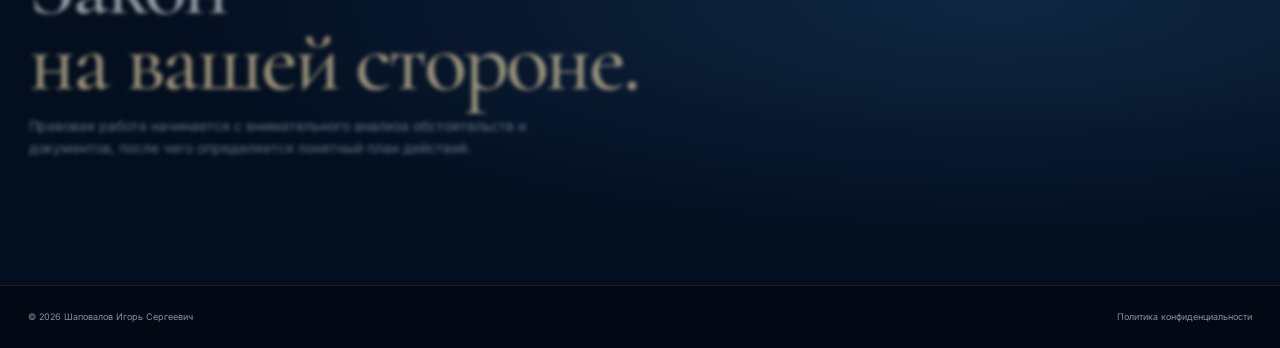
==== commit 7d95e341: "Update homepage branding and consultation copy" ====
--- a/index.html
+++ b/index.html
@@ -3,18 +3,18 @@
 <head>
 <meta charset="utf-8"><meta name="viewport" content="width=device-width,initial-scale=1">
 <meta name="theme-color" content="#030e1e">
-<title>Шаповалов Игорь Сергеевич — юридическая практика</title>
+<title>Шаповалов Игорь Сергеевич</title>
 <link rel="preconnect" href="https://fonts.googleapis.com"><link rel="preconnect" href="https://fonts.gstatic.com" crossorigin>
 <link href="https://fonts.googleapis.com/css2?family=Cormorant+Garamond:wght@500;600;700&family=Inter:wght@400;500;600;700&display=swap" rel="stylesheet">
 <link rel="stylesheet" href="assets/style.css"><link rel="stylesheet" href="assets/reference-theme.css">
 </head>
 <body>
-<div class="intro-screen" id="introScreen" aria-label="Загрузка сайта"><div class="intro-image"></div><div class="intro-glass"></div><div class="intro-copy"><span class="intro-kicker">ЮРИДИЧЕСКАЯ ПРАКТИКА</span><h1>Закон<br><em>на Вашей стороне</em></h1><div class="intro-rule"></div><p>Профессиональная юридическая помощь.</p></div></div>
+<div class="intro-screen" id="introScreen" aria-label="Загрузка сайта"><div class="intro-image"></div><div class="intro-glass"></div><div class="intro-copy"><span class="intro-kicker">ШАПОВАЛОВ ИГОРЬ СЕРГЕЕВИЧ</span><h1>Закон<br><em>на Вашей стороне</em></h1><div class="intro-rule"></div><p>Комплексное юридическое сопровождение сделок и оформления недвижимости</p></div></div>
 <header class="site-header"><div class="wrap nav">
 <a class="brand" href="index.html" aria-label="На главную"><svg class="brand-scales" viewBox="0 0 64 64" aria-hidden="true"><g fill="none" stroke="currentColor" stroke-width="2.2" stroke-linecap="round" stroke-linejoin="round"><path d="M32 8v45M20 56h24M25 14h14M32 8l-4 6h8zM12 23h40M18 23 9 42h18L18 23zm28 0-9 19h18L46 23zM8 44h20M36 44h20"/><path d="M12 23 6 38m12-15 6 15m22-15-6 15m12-15 6 15"/></g></svg><span class="brand-name"><strong>Шаповалов<br>Игорь Сергеевич</strong></span></a>
 <div class="nav-actions"><a class="icon-btn phone-icon" href="tel:+79604899998" aria-label="Позвонить"><svg viewBox="0 0 24 24" aria-hidden="true"><path d="M6.6 3.8 9.4 3l2 4.8-2.1 1.5a14 14 0 0 0 5.4 5.4l1.5-2.1 4.8 2-.8 2.8a2 2 0 0 1-2.2 1.4A16.5 16.5 0 0 1 5.2 6a2 2 0 0 1 1.4-2.2Z"/></svg></a><a class="icon-btn" href="https://t.me/+79604899998" target="_blank" rel="noopener" aria-label="Telegram"><svg viewBox="0 0 24 24" aria-hidden="true"><path d="m21 3-3.4 18-6.1-5.2-3.3 3.1.6-6.1L18 5.2 7.2 11.8 3 10.2 21 3Z"/></svg></a><a class="icon-btn" href="https://wa.me/79604899998" target="_blank" rel="noopener" aria-label="WhatsApp"><svg viewBox="0 0 24 24" aria-hidden="true"><path d="M20.2 11.7a8.1 8.1 0 0 1-12 7.1L3 20l1.3-5A8.1 8.1 0 1 1 20.2 11.7Z"/><path d="M8.2 7.5c.3-.5.6-.5.9-.5h.5l1.1 2.6-.9 1.1a8 8 0 0 0 3.3 3.2l1-1 2.4 1.2v.5c-.1.5-.5 1.1-1 1.3-1.1.5-3.1-.3-5.1-1.8-1.7-1.4-2.7-3.1-2.7-4.6 0-.8.2-1.5.5-2Z"/></svg></a><a class="nav-cta" href="contacts.html#booking">Записаться</a></div>
 </div></header>
-<main><section class="hero reference-hero home-hero"><div class="hero-library"></div><div class="hero-overlay"></div><div class="wrap home-hero-content" style="display:block;min-height:0"><div class="hero-copy"><div class="kicker">ПРОФЕССИОНАЛЬНЫЙ ЮРИСТ</div><h1>Защита ваших<br><em>прав и интересов</em></h1><p>Комплексный подход к решению юридических вопросов. Индивидуальная стратегия. Конфиденциальность.</p><div class="hero-actions"><a class="action-pill" href="tel:+79604899998">Позвонить</a><a class="action-pill" href="https://t.me/+79604899998" target="_blank" rel="noopener">Telegram</a><a class="action-pill" href="https://wa.me/79604899998" target="_blank" rel="noopener">WhatsApp</a><a class="action-pill gold" href="contacts.html#booking">Записаться на консультацию →</a></div></div></div></section>
+<main><section class="hero reference-hero home-hero"><div class="hero-library"></div><div class="hero-overlay"></div><div class="wrap home-hero-content" style="display:block;min-height:0"><div class="hero-copy"><div class="kicker">ПРОФЕССИОНАЛЬНЫЙ ЮРИСТ</div><h1>Защита ваших<br><em>прав и интересов</em></h1><p>Комплексное юридическое сопровождение сделок и оформления недвижимости. Индивидуальная стратегия для каждого клиента. Полная конфиденциальность</p><div class="hero-actions"><a class="action-pill" href="tel:+79604899998">Позвонить</a><a class="action-pill" href="https://t.me/+79604899998" target="_blank" rel="noopener">Telegram</a><a class="action-pill" href="https://wa.me/79604899998" target="_blank" rel="noopener">WhatsApp</a><a class="action-pill gold" href="contacts.html#booking">Записаться на онлайн консультацию →</a></div></div></div></section>
 <section class="dashboard wrap"><a class="dash-card about-card" href="about.html"><div class="card-label">ОБО МНЕ</div><div class="dash-copy"><h2>Шаповалов<br>Игорь Сергеевич</h2><p>Юрист с опытом работы в государственных органах регистрации недвижимости более 15 лет.</p><span>Подробнее →</span></div></a>
 <a class="dash-card services-card" href="services.html"><div class="card-label">УСЛУГИ</div><h2>Комплексное юридическое сопровождение</h2><div class="service-mini-grid"><span>⌂<b>Недвижимость</b><small>и земельные участки</small></span><span>◈<b>Судебное</b><small>представительство</small></span><span>▣<b>Договорное</b><small>право</small></span><span class="accent">♢<b>Взаимодействие<br>со специалистами</b><small>кадастровые инженеры · геодезисты · нотариусы · эксперты</small></span><span>♙<b>Корпоративное</b><small>право</small></span><span>□<b>Государственные</b><small>закупки</small></span></div></a>
 <a class="dash-card news-card-panel" href="news.html"><div class="card-label">НОВОСТИ</div><h2>Актуальные новости<br>из мира права</h2><div class="news-preview"><div><span>КонсультантПлюс</span><b>Изменения законодательства и актуальные правовые позиции</b><small>Обновляется автоматически</small></div><div><span>Верховный Суд РФ</span><b>Новые материалы и судебная практика</b><small>Открыть новости →</small></div></div></a>
